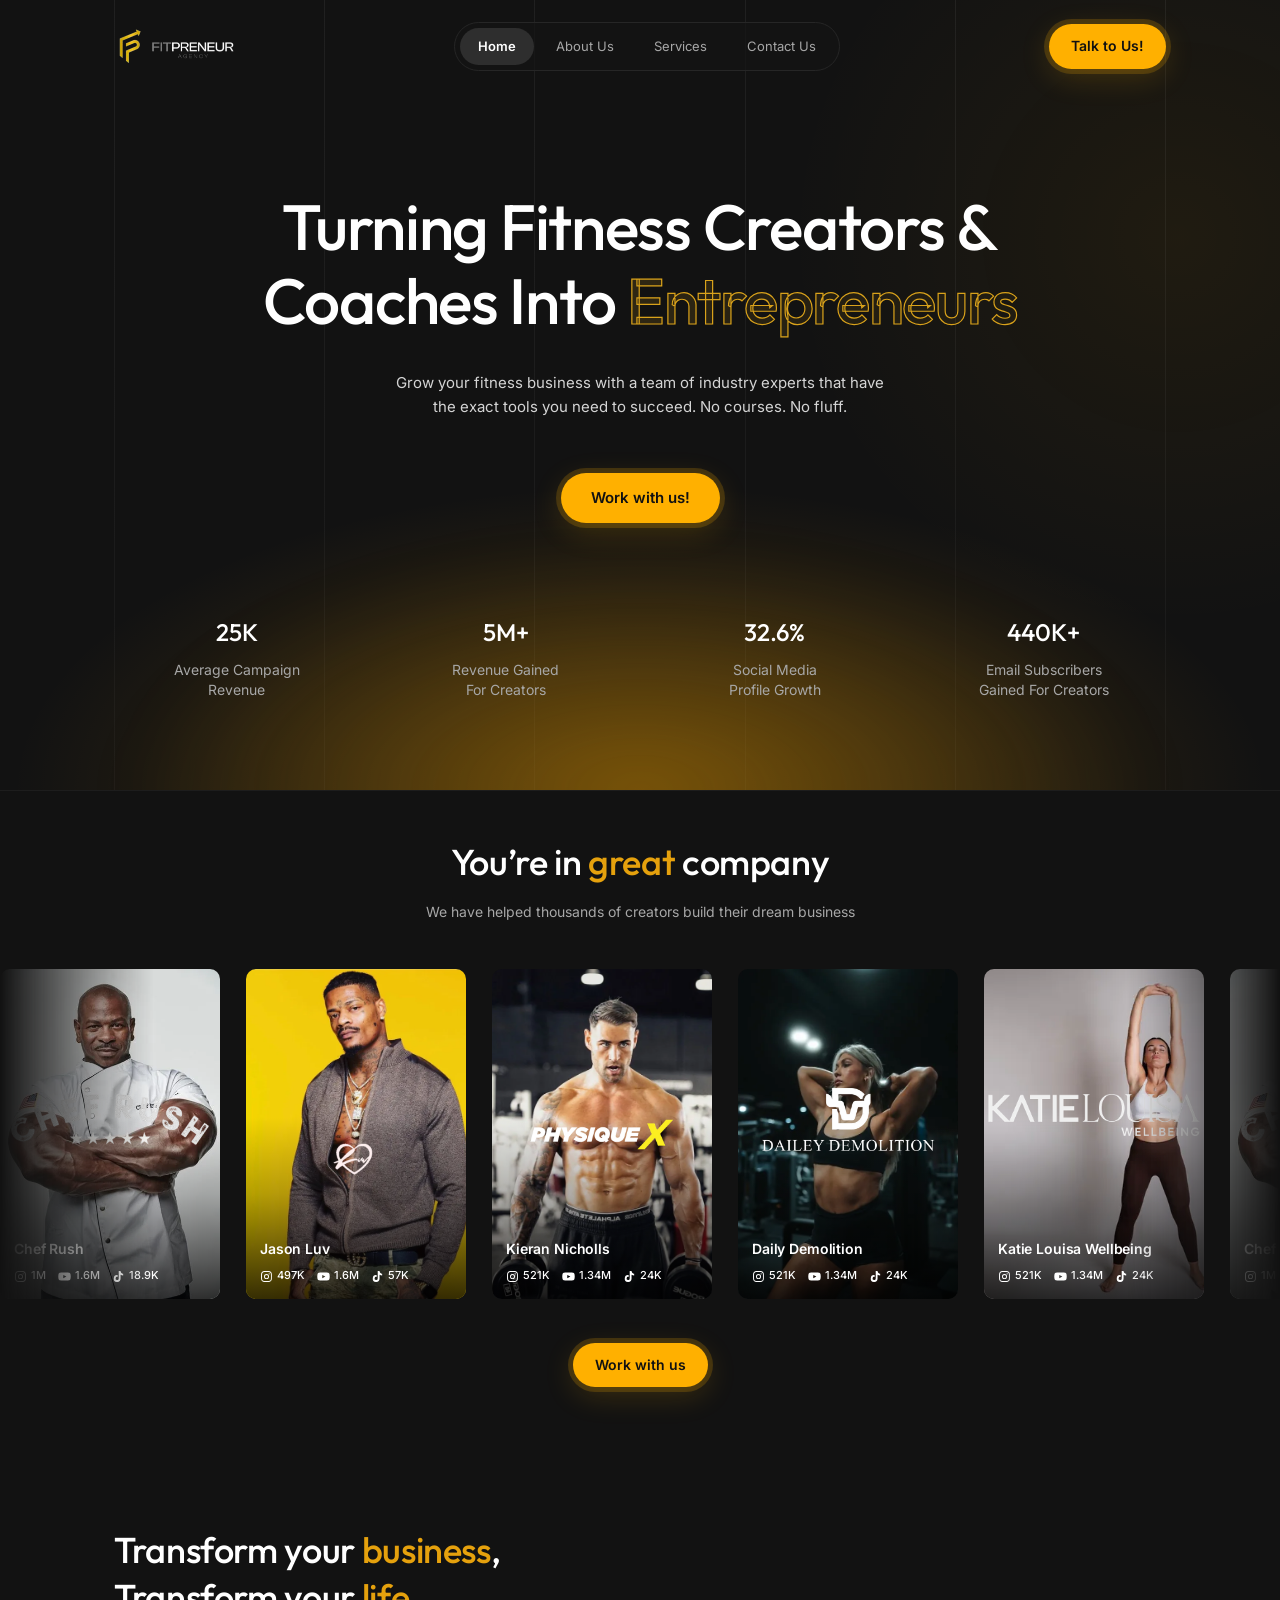
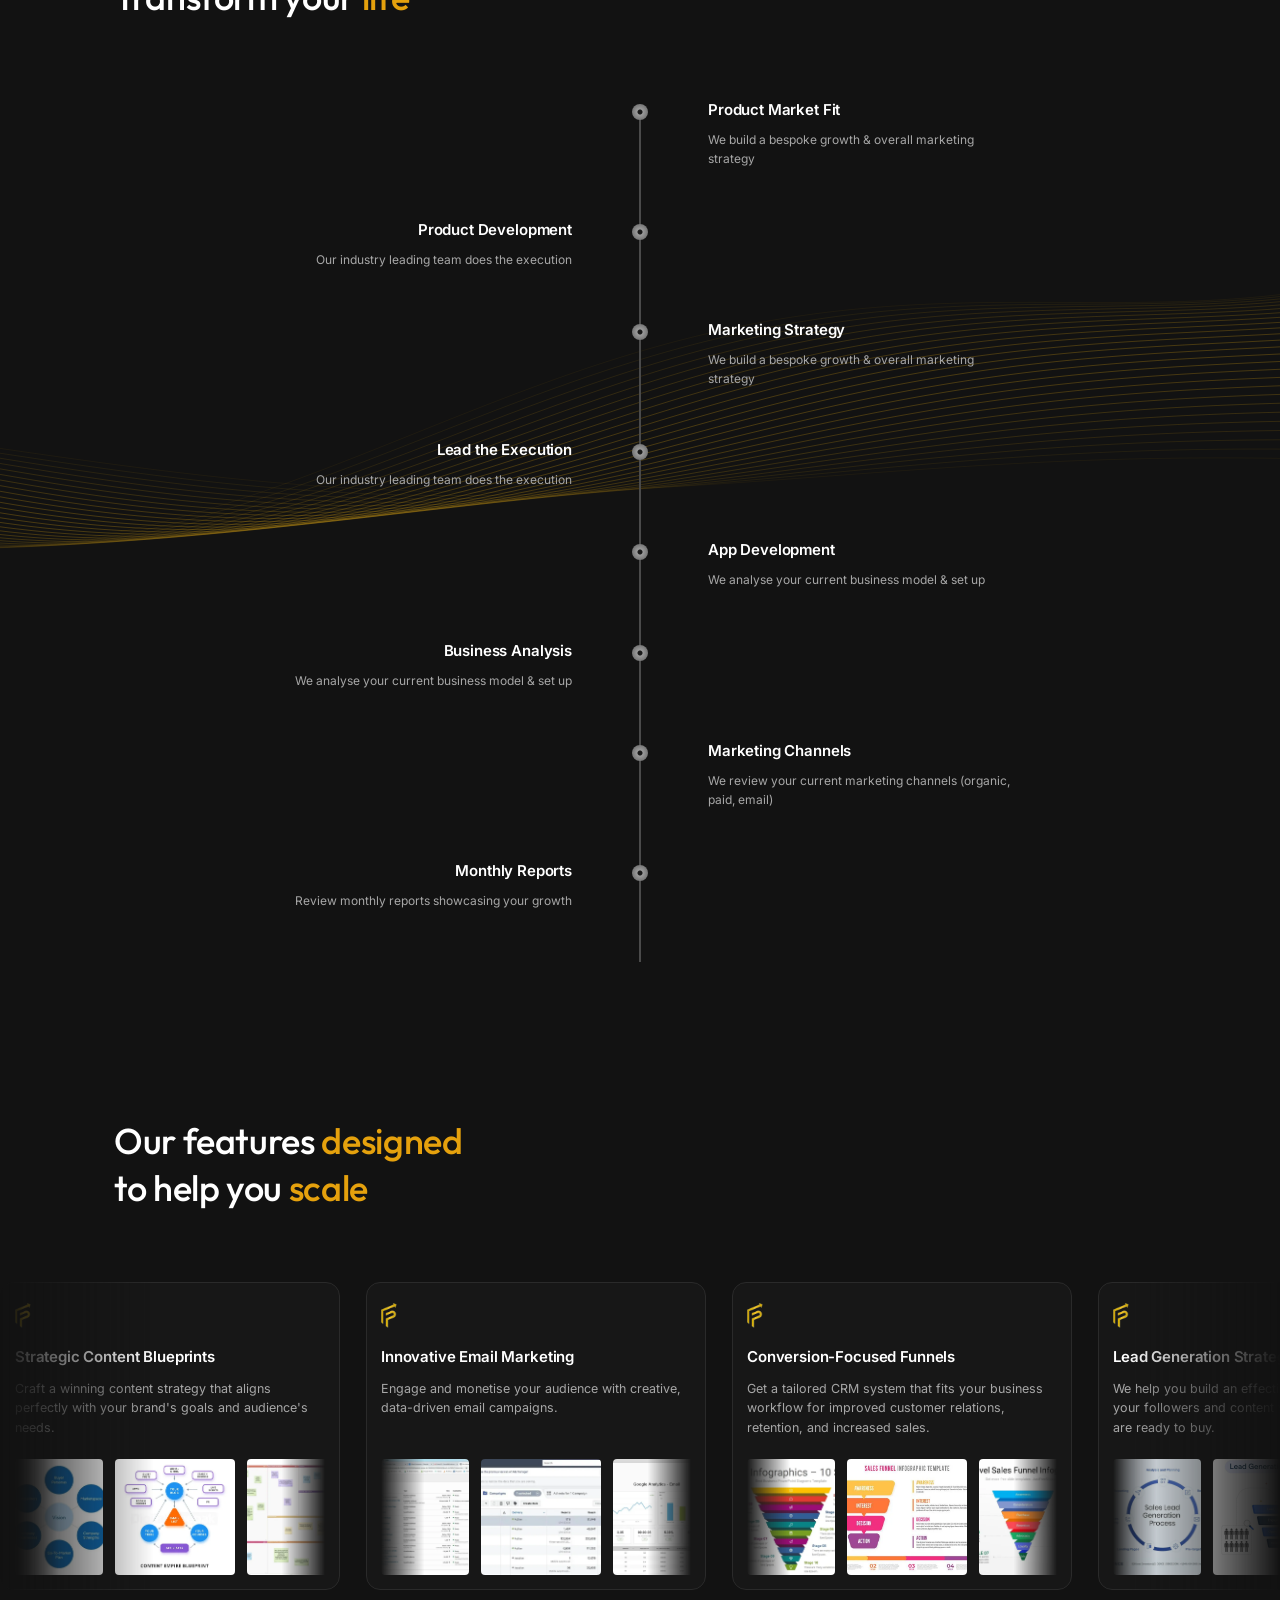
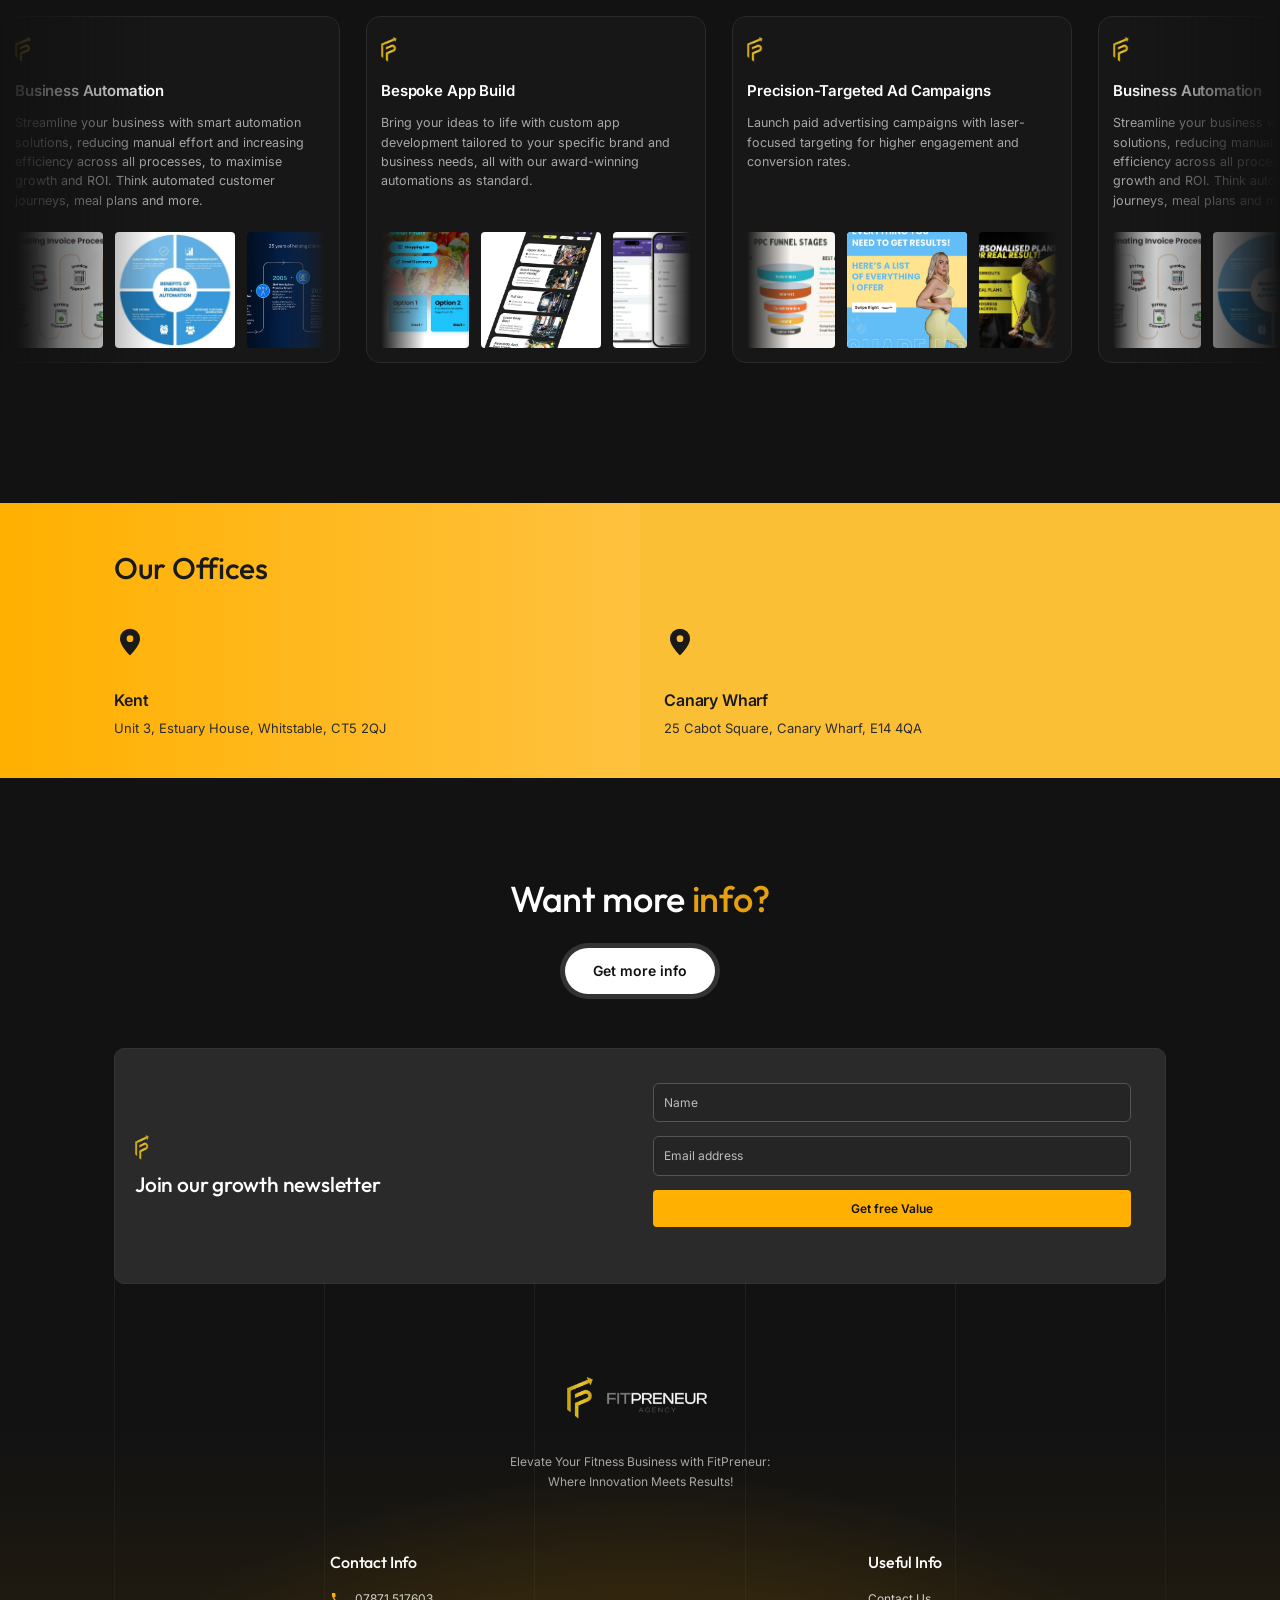
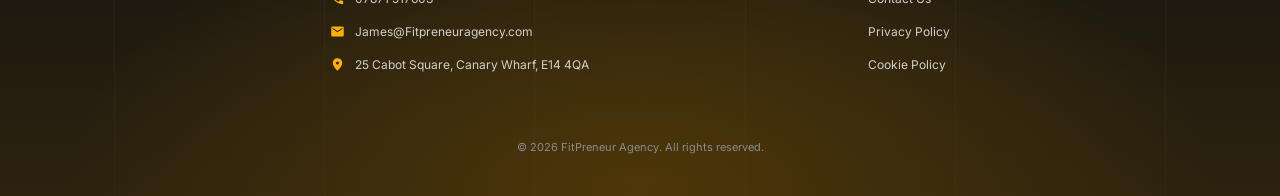
==== index.html @ c1aea89d "Initial FitPreneur Agency website Static site for Cloudflare Pages: homepage rebuilt from the design" ====
<!doctype html>
<html lang="en-GB">
<head>
  <meta charset="utf-8">
  <meta name="viewport" content="width=device-width, initial-scale=1">
  <title>FitPreneur Agency | Turning Fitness Creators &amp; Coaches Into Entrepreneurs</title>
  <meta name="description" content="Grow your fitness business with a team of industry experts that have the exact tools you need to succeed. Email marketing, funnels, lead generation, apps and automation for fitness creators and coaches. No courses. No fluff.">
  <link rel="canonical" href="https://fitpreneuragency.com/">
  <meta name="theme-color" content="#121212">

  <meta property="og:type" content="website">
  <meta property="og:site_name" content="FitPreneur Agency">
  <meta property="og:title" content="FitPreneur Agency | Turning Fitness Creators &amp; Coaches Into Entrepreneurs">
  <meta property="og:description" content="Grow your fitness business with a team of industry experts. No courses. No fluff.">
  <meta property="og:url" content="https://fitpreneuragency.com/">
  <meta property="og:image" content="https://fitpreneuragency.com/assets/img/og-image.png">
  <meta name="twitter:card" content="summary_large_image">

  <link rel="icon" type="image/png" href="/assets/img/favicon.png">
  <link rel="apple-touch-icon" href="/assets/img/apple-touch-icon.png">

  <link rel="preconnect" href="https://fonts.googleapis.com">
  <link rel="preconnect" href="https://fonts.gstatic.com" crossorigin>
  <link href="https://fonts.googleapis.com/css2?family=Inter:wght@400;500;600&family=Outfit:wght@400;500;600&display=swap" rel="stylesheet">
  <link rel="stylesheet" href="/assets/css/styles.css">

  <script type="application/ld+json">
  {
    "@context": "https://schema.org",
    "@type": "Organization",
    "name": "FitPreneur Agency",
    "url": "https://fitpreneuragency.com/",
    "logo": "https://fitpreneuragency.com/assets/img/logo.png",
    "email": "james@fitpreneuragency.com",
    "telephone": "+44 7871 517603",
    "address": [
      {"@type": "PostalAddress", "streetAddress": "25 Cabot Square", "addressLocality": "Canary Wharf, London", "postalCode": "E14 4QA", "addressCountry": "GB"},
      {"@type": "PostalAddress", "streetAddress": "Unit 3, Estuary House", "addressLocality": "Whitstable", "postalCode": "CT5 2QJ", "addressCountry": "GB"}
    ]
  }
  </script>
</head>
<body>
  <a class="skip-link" href="#main">Skip to content</a>

  <!-- HEADER -->
  <header class="site-header" id="top">
    <div class="container header-inner">
      <a class="brand" href="/" aria-label="FitPreneur Agency home">
        <img src="/assets/img/logo.png" alt="FitPreneur Agency" width="130" height="39">
      </a>

      <nav class="nav" id="site-nav" aria-label="Main">
        <ul>
          <li><a href="#top" class="is-active">Home</a></li>
          <li><a href="#about">About Us</a></li>
          <li><a href="#services">Services</a></li>
          <li><a href="#contact">Contact Us</a></li>
        </ul>
        <a class="btn btn-gold nav-cta-mobile" href="mailto:james@fitpreneuragency.com?subject=Let%27s%20talk%20about%20growing%20my%20fitness%20business">Talk to Us!</a>
      </nav>

      <a class="btn btn-gold header-cta" href="mailto:james@fitpreneuragency.com?subject=Let%27s%20talk%20about%20growing%20my%20fitness%20business">Talk to Us!</a>

      <button class="menu-toggle" type="button" aria-expanded="false" aria-controls="site-nav" aria-label="Open menu">
        <span></span><span></span>
      </button>
    </div>
  </header>

  <main id="main">

    <!-- HERO -->
    <section class="hero">
      <div class="grid-lines" aria-hidden="true"><span></span><span></span><span></span><span></span><span></span><span></span></div>
      <div class="hero-glow" aria-hidden="true"></div>

      <div class="container hero-inner">
        <h1 class="hero-title reveal">
          Turning Fitness Creators &amp;<br>
          Coaches Into <span class="outline-text">Entrepreneurs</span>
        </h1>
        <p class="hero-sub reveal">Grow your fitness business with a team of industry experts that have the exact tools you need to succeed. No courses. No fluff.</p>
        <div class="reveal">
          <a class="btn btn-gold btn-lg" href="mailto:james@fitpreneuragency.com?subject=I%27d%20like%20to%20work%20with%20FitPreneur">Work with us!</a>
        </div>

        <dl class="stats">
          <div class="stat reveal">
            <dt class="stat-num" data-count="25" data-suffix="K">25K</dt>
            <dd>Average Campaign<br>Revenue</dd>
          </div>
          <div class="stat reveal">
            <dt class="stat-num" data-count="5" data-suffix="M+">5M+</dt>
            <dd>Revenue Gained<br>For Creators</dd>
          </div>
          <div class="stat reveal">
            <dt class="stat-num" data-count="32.6" data-decimals="1" data-suffix="%">32.6%</dt>
            <dd>Social Media<br>Profile Growth</dd>
          </div>
          <div class="stat reveal">
            <dt class="stat-num" data-count="440" data-suffix="K+">440K+</dt>
            <dd>Email Subscribers<br>Gained For Creators</dd>
          </div>
        </dl>
      </div>
    </section>

    <!-- CREATORS -->
    <section class="creators" aria-labelledby="creators-title">
      <div class="container center">
        <h2 id="creators-title" class="section-title reveal">You’re in <span class="gold">great</span> company</h2>
        <p class="section-sub reveal">We have helped thousands of creators build their dream business</p>
      </div>

      <div class="marquee creators-marquee" data-speed="45">
        <ul class="marquee-track">
          <li class="creator-card">
            <img class="creator-photo" src="/assets/img/creators/chef-rush.webp" alt="Chef Rush" loading="lazy" width="427" height="640">
            <img class="creator-logo logo-chef" src="/assets/img/creators/chef-rush-logo.webp" alt="" loading="lazy">
            <div class="creator-info">
              <h3>Chef Rush</h3>
              <ul class="socials">
                <li><svg aria-label="Instagram followers" viewBox="0 0 24 24"><use href="#i-ig"/></svg>1M</li>
                <li><svg aria-label="YouTube subscribers" viewBox="0 0 24 24"><use href="#i-yt"/></svg>1.6M</li>
                <li><svg aria-label="TikTok followers" viewBox="0 0 24 24"><use href="#i-tt"/></svg>18.9K</li>
              </ul>
            </div>
          </li>
          <li class="creator-card">
            <img class="creator-photo" src="/assets/img/creators/jason-luv.webp" alt="Jason Luv" loading="lazy" width="640" height="799">
            <img class="creator-logo logo-jason" src="/assets/img/creators/jason-luv-logo.webp" alt="" loading="lazy">
            <div class="creator-info">
              <h3>Jason Luv</h3>
              <ul class="socials">
                <li><svg aria-label="Instagram followers" viewBox="0 0 24 24"><use href="#i-ig"/></svg>497K</li>
                <li><svg aria-label="YouTube subscribers" viewBox="0 0 24 24"><use href="#i-yt"/></svg>1.6M</li>
                <li><svg aria-label="TikTok followers" viewBox="0 0 24 24"><use href="#i-tt"/></svg>57K</li>
              </ul>
            </div>
          </li>
          <li class="creator-card">
            <img class="creator-photo" src="/assets/img/creators/kieran-nicholls.webp" alt="Kieran Nicholls" loading="lazy" width="640" height="797">
            <img class="creator-logo logo-kieran" src="/assets/img/creators/kieran-nicholls-logo.webp" alt="" loading="lazy">
            <div class="creator-info">
              <h3>Kieran Nicholls</h3>
              <ul class="socials">
                <li><svg aria-label="Instagram followers" viewBox="0 0 24 24"><use href="#i-ig"/></svg>521K</li>
                <li><svg aria-label="YouTube subscribers" viewBox="0 0 24 24"><use href="#i-yt"/></svg>1.34M</li>
                <li><svg aria-label="TikTok followers" viewBox="0 0 24 24"><use href="#i-tt"/></svg>24K</li>
              </ul>
            </div>
          </li>
          <li class="creator-card">
            <img class="creator-photo" src="/assets/img/creators/daily-demolition.webp" alt="Daily Demolition" loading="lazy" width="520" height="775">
            <img class="creator-logo logo-dd" src="/assets/img/creators/daily-demolition-logo.webp" alt="" loading="lazy">
            <div class="creator-info">
              <h3>Daily Demolition</h3>
              <ul class="socials">
                <li><svg aria-label="Instagram followers" viewBox="0 0 24 24"><use href="#i-ig"/></svg>521K</li>
                <li><svg aria-label="YouTube subscribers" viewBox="0 0 24 24"><use href="#i-yt"/></svg>1.34M</li>
                <li><svg aria-label="TikTok followers" viewBox="0 0 24 24"><use href="#i-tt"/></svg>24K</li>
              </ul>
            </div>
          </li>
          <li class="creator-card">
            <img class="creator-photo photo-katie" src="/assets/img/creators/katie-louisa.webp" alt="Katie Louisa Wellbeing" loading="lazy" width="640" height="454">
            <img class="creator-logo logo-katie" src="/assets/img/creators/katie-louisa-logo.webp" alt="" loading="lazy">
            <div class="creator-info">
              <h3>Katie Louisa Wellbeing</h3>
              <ul class="socials">
                <li><svg aria-label="Instagram followers" viewBox="0 0 24 24"><use href="#i-ig"/></svg>521K</li>
                <li><svg aria-label="YouTube subscribers" viewBox="0 0 24 24"><use href="#i-yt"/></svg>1.34M</li>
                <li><svg aria-label="TikTok followers" viewBox="0 0 24 24"><use href="#i-tt"/></svg>24K</li>
              </ul>
            </div>
          </li>
        </ul>
      </div>

      <div class="center reveal">
        <a class="btn btn-gold" href="mailto:james@fitpreneuragency.com?subject=I%27d%20like%20to%20work%20with%20FitPreneur">Work with us</a>
      </div>
    </section>

    <!-- PROCESS / ABOUT -->
    <section class="process" id="about" aria-labelledby="process-title">
      <canvas class="waves" aria-hidden="true"></canvas>
      <div class="container">
        <h2 id="process-title" class="section-title left reveal">Transform your <span class="gold">business</span>,<br>Transform your <span class="gold">life</span></h2>

        <ol class="timeline">
          <li class="tl-item right"><h3>Product Market Fit</h3><p>We build a bespoke growth &amp; overall marketing strategy</p></li>
          <li class="tl-item left"><h3>Product Development</h3><p>Our industry leading team does the execution</p></li>
          <li class="tl-item right"><h3>Marketing Strategy</h3><p>We build a bespoke growth &amp; overall marketing strategy</p></li>
          <li class="tl-item left"><h3>Lead the Execution</h3><p>Our industry leading team does the execution</p></li>
          <li class="tl-item right"><h3>App Development</h3><p>We analyse your current business model &amp; set up</p></li>
          <li class="tl-item left"><h3>Business Analysis</h3><p>We analyse your current business model &amp; set up</p></li>
          <li class="tl-item right"><h3>Marketing Channels</h3><p>We review your current marketing channels (organic, paid, email)</p></li>
          <li class="tl-item left"><h3>Monthly Reports</h3><p>Review monthly reports showcasing your growth</p></li>
          <li class="tl-line" aria-hidden="true"><span class="tl-fill"></span></li>
        </ol>
      </div>
    </section>

    <!-- FEATURES / SERVICES -->
    <section class="features" id="services" aria-labelledby="features-title">
      <div class="container">
        <h2 id="features-title" class="section-title left reveal">Our features <span class="gold">designed</span><br>to help you <span class="gold">scale</span></h2>
      </div>

      <div class="marquee features-marquee" data-speed="38">
        <ul class="marquee-track">
          <li class="feature-card">
            <img class="f-icon" src="/assets/img/logo-mark.png" alt="" width="18" height="28">
            <h3>Strategic Content Blueprints</h3>
            <p>Craft a winning content strategy that aligns perfectly with your brand's goals and audience's needs.</p>
            <div class="f-media"><img src="/assets/img/features/content-1.webp" alt="" loading="lazy"><img src="/assets/img/features/content-2.webp" alt="Content empire blueprint diagram" loading="lazy"><img src="/assets/img/features/content-3.webp" alt="" loading="lazy"></div>
          </li>
          <li class="feature-card">
            <img class="f-icon" src="/assets/img/logo-mark.png" alt="" width="18" height="28">
            <h3>Innovative Email Marketing</h3>
            <p>Engage and monetise your audience with creative, data-driven email campaigns.</p>
            <div class="f-media"><img src="/assets/img/features/email-1.webp" alt="" loading="lazy"><img src="/assets/img/features/email-2.webp" alt="Email campaign dashboard" loading="lazy"><img src="/assets/img/features/email-3.webp" alt="" loading="lazy"></div>
          </li>
          <li class="feature-card">
            <img class="f-icon" src="/assets/img/logo-mark.png" alt="" width="18" height="28">
            <h3>Conversion-Focused Funnels</h3>
            <p>Get a tailored CRM system that fits your business workflow for improved customer relations, retention, and increased sales.</p>
            <div class="f-media"><img src="/assets/img/features/funnels-1.webp" alt="" loading="lazy"><img src="/assets/img/features/funnels-2.webp" alt="Sales funnel infographic" loading="lazy"><img src="/assets/img/features/funnels-3.webp" alt="" loading="lazy"></div>
          </li>
          <li class="feature-card">
            <img class="f-icon" src="/assets/img/logo-mark.png" alt="" width="18" height="28">
            <h3>Lead Generation Strategy</h3>
            <p>We help you build an effective strategy to convert your followers and content viewers into leads that are ready to buy.</p>
            <div class="f-media"><img src="/assets/img/features/leads-1.webp" alt="" loading="lazy"><img src="/assets/img/features/leads-2.webp" alt="Lead generation process" loading="lazy"><img src="/assets/img/features/leads-3.webp" alt="" loading="lazy"></div>
          </li>
        </ul>
      </div>

      <div class="marquee features-marquee reverse" data-speed="38">
        <ul class="marquee-track">
          <li class="feature-card">
            <img class="f-icon" src="/assets/img/logo-mark.png" alt="" width="18" height="28">
            <h3>Business Automation</h3>
            <p>Streamline your business with smart automation solutions, reducing manual effort and increasing efficiency across all processes, to maximise growth and ROI. Think automated customer journeys, meal plans and more.</p>
            <div class="f-media"><img src="/assets/img/features/automation-1.webp" alt="" loading="lazy"><img src="/assets/img/features/automation-2.webp" alt="Benefits of business automation" loading="lazy"><img src="/assets/img/features/automation-3.webp" alt="" loading="lazy"></div>
          </li>
          <li class="feature-card">
            <img class="f-icon" src="/assets/img/logo-mark.png" alt="" width="18" height="28">
            <h3>Bespoke App Build</h3>
            <p>Bring your ideas to life with custom app development tailored to your specific brand and business needs, all with our award-winning automations as standard.</p>
            <div class="f-media"><img src="/assets/img/features/app-1.webp" alt="Custom fitness app screens" loading="lazy"><img src="/assets/img/features/app-2.webp" alt="" loading="lazy"><img src="/assets/img/features/app-3.webp" alt="" loading="lazy"></div>
          </li>
          <li class="feature-card">
            <img class="f-icon" src="/assets/img/logo-mark.png" alt="" width="18" height="28">
            <h3>Precision-Targeted Ad Campaigns</h3>
            <p>Launch paid advertising campaigns with laser-focused targeting for higher engagement and conversion rates.</p>
            <div class="f-media"><img src="/assets/img/features/ads-1.webp" alt="" loading="lazy"><img src="/assets/img/features/ads-2.webp" alt="Fitness ad creative" loading="lazy"><img src="/assets/img/features/ads-3.webp" alt="" loading="lazy"></div>
          </li>
        </ul>
      </div>
    </section>

    <!-- OFFICES -->
    <section class="offices" aria-labelledby="offices-title">
      <div class="offices-inner">
        <div class="office office-a">
          <h2 id="offices-title">Our Offices</h2>
          <svg class="pin" viewBox="0 0 24 24" aria-hidden="true"><use href="#i-pin"/></svg>
          <h3>Kent</h3>
          <p>Unit 3, Estuary House, Whitstable, CT5 2QJ</p>
        </div>
        <div class="office office-b">
          <svg class="pin" viewBox="0 0 24 24" aria-hidden="true"><use href="#i-pin"/></svg>
          <h3>Canary Wharf</h3>
          <p>25 Cabot Square, Canary Wharf, E14 4QA</p>
        </div>
      </div>
    </section>

    <!-- CTA + NEWSLETTER -->
    <section class="cta" id="contact" aria-labelledby="cta-title">
      <div class="container center">
        <h2 id="cta-title" class="section-title reveal">Want more <span class="gold">info?</span></h2>
        <div class="reveal">
          <a class="btn btn-white" href="mailto:james@fitpreneuragency.com?subject=I%27d%20like%20more%20info">Get more info</a>
        </div>
      </div>

      <div class="container">
        <div class="newsletter reveal" id="newsletter">
          <div class="nl-copy">
            <img src="/assets/img/logo-mark.png" alt="" width="16" height="25">
            <h2>Join our growth newsletter</h2>
          </div>
          <form class="nl-form" action="/api/subscribe" method="post" novalidate>
            <label class="sr-only" for="nl-name">Name</label>
            <input id="nl-name" name="name" type="text" placeholder="Name" autocomplete="name" required>
            <label class="sr-only" for="nl-email">Email address</label>
            <input id="nl-email" name="email" type="email" placeholder="Email address" autocomplete="email" required>
            <div class="hp" aria-hidden="true"><label>Leave this empty <input name="company" type="text" tabindex="-1" autocomplete="off"></label></div>
            <button class="btn-block" type="submit">Get free Value</button>
            <p class="nl-status" role="status" aria-live="polite"></p>
          </form>
        </div>
      </div>
    </section>
  </main>

  <!-- FOOTER -->
  <footer class="site-footer">
    <div class="grid-lines" aria-hidden="true"><span></span><span></span><span></span><span></span><span></span><span></span></div>
    <div class="footer-glow" aria-hidden="true"></div>
    <div class="container footer-inner">
      <div class="footer-brand">
        <img src="/assets/img/logo.png" alt="FitPreneur Agency" width="160" height="48" loading="lazy">
        <p>Elevate Your Fitness Business with FitPreneur:<br>Where Innovation Meets Results!</p>
      </div>
      <div class="footer-cols">
        <div>
          <h2>Contact Info</h2>
          <ul class="contact-list">
            <li><svg viewBox="0 0 24 24" aria-hidden="true"><use href="#i-phone"/></svg><a href="tel:+447871517603">07871 517603</a></li>
            <li><svg viewBox="0 0 24 24" aria-hidden="true"><use href="#i-mail"/></svg><a href="mailto:james@fitpreneuragency.com">James@Fitpreneuragency.com</a></li>
            <li><svg viewBox="0 0 24 24" aria-hidden="true"><use href="#i-pin"/></svg><span>25 Cabot Square, Canary Wharf, E14 4QA</span></li>
          </ul>
        </div>
        <div>
          <h2>Useful Info</h2>
          <ul class="link-list">
            <li><a href="#contact">Contact Us</a></li>
            <li><a href="/privacy">Privacy Policy</a></li>
            <li><a href="/cookies">Cookie Policy</a></li>
          </ul>
        </div>
      </div>
      <p class="copyright">© <span id="year">2026</span> FitPreneur Agency. All rights reserved.</p>
    </div>
  </footer>

  <!-- ICON SPRITE -->
  <svg width="0" height="0" style="position:absolute" aria-hidden="true">
    <symbol id="i-ig" viewBox="0 0 24 24"><path fill="currentColor" d="M12 7.3a4.7 4.7 0 1 0 0 9.4 4.7 4.7 0 0 0 0-9.4Zm0 7.7a3 3 0 1 1 0-6 3 3 0 0 1 0 6Zm6-7.9a1.1 1.1 0 1 1-2.2 0 1.1 1.1 0 0 1 2.2 0ZM21.9 8c0-1.6-.5-3-1.6-4.2A5.9 5.9 0 0 0 16.1 2C14.5 2 9.5 2 7.9 2 6.3 2.1 4.9 2.6 3.7 3.7A5.9 5.9 0 0 0 2 8c-.1 1.6-.1 6.5 0 8.1.1 1.6.5 3 1.7 4.2A5.9 5.9 0 0 0 7.9 22c1.6.1 6.5.1 8.1 0 1.6 0 3-.5 4.2-1.7a5.9 5.9 0 0 0 1.7-4.2c.1-1.6.1-6.5 0-8.1Zm-2.1 9.8a3.3 3.3 0 0 1-1.9 1.9c-1.3.5-4.4.4-5.9.4s-4.6.1-5.9-.4a3.3 3.3 0 0 1-1.9-1.9c-.5-1.3-.4-4.4-.4-5.9s-.1-4.6.4-5.9a3.3 3.3 0 0 1 1.9-1.8C7.4 3.7 10.5 3.8 12 3.8s4.6-.1 5.9.4a3.3 3.3 0 0 1 1.9 1.9c.5 1.3.4 4.4.4 5.9s.1 4.6-.4 5.9Z"/></symbol>
    <symbol id="i-yt" viewBox="0 0 24 24"><path fill="currentColor" d="M23 7.2a3 3 0 0 0-2.1-2.1C19 4.6 12 4.6 12 4.6s-7 0-8.9.5A3 3 0 0 0 1 7.2 31 31 0 0 0 .5 12a31 31 0 0 0 .5 4.8 3 3 0 0 0 2.1 2.1c1.9.5 8.9.5 8.9.5s7 0 8.9-.5a3 3 0 0 0 2.1-2.1 31 31 0 0 0 .5-4.8 31 31 0 0 0-.5-4.8ZM9.7 15V9l5.8 3-5.8 3Z"/></symbol>
    <symbol id="i-tt" viewBox="0 0 24 24"><path fill="currentColor" d="M19.6 6.7a4.8 4.8 0 0 1-3.8-4.2V2h-3.4v13.7a2.9 2.9 0 1 1-2-2.8V9.4a6.3 6.3 0 1 0 5.4 6.3V8.8a8.2 8.2 0 0 0 4.8 1.5V6.9l-1-.2Z"/></symbol>
    <symbol id="i-pin" viewBox="0 0 24 24"><path fill="currentColor" d="M12 2a7.5 7.5 0 0 0-7.5 7.5C4.5 15 12 22 12 22s7.5-7 7.5-12.5A7.5 7.5 0 0 0 12 2Zm0 10a2.5 2.5 0 1 1 0-5 2.5 2.5 0 0 1 0 5Z"/></symbol>
    <symbol id="i-phone" viewBox="0 0 24 24"><path fill="currentColor" d="M20 15.5c-1.2 0-2.4-.2-3.6-.6a1 1 0 0 0-1 .3l-2.2 2.2a15 15 0 0 1-6.6-6.6l2.2-2.2c.3-.3.4-.7.3-1A11.4 11.4 0 0 1 8.5 4a1 1 0 0 0-1-1H4a1 1 0 0 0-1 1 17 17 0 0 0 17 17 1 1 0 0 0 1-1v-3.5a1 1 0 0 0-1-1Z"/></symbol>
    <symbol id="i-mail" viewBox="0 0 24 24"><path fill="currentColor" d="M20 4H4a2 2 0 0 0-2 2v12a2 2 0 0 0 2 2h16a2 2 0 0 0 2-2V6a2 2 0 0 0-2-2Zm0 4-8 5-8-5V6l8 5 8-5v2Z"/></symbol>
  </svg>

  <script src="/assets/js/main.js" defer></script>
</body>
</html>
---- assets/css/styles.css ----
/* FitPreneur Agency - main stylesheet */

:root {
  --bg: #121212;
  --bg-2: #161616;
  --card: #171717;
  --card-border: #2a2a2a;
  --line: rgba(255, 255, 255, 0.06);
  --text: #ffffff;
  --muted: #a7a7a7;
  --muted-2: #8a8a8a;
  --gold: #ffb000;
  --gold-2: #f2a900;
  --gold-soft: #d9a21b;
  --gold-text: #e5a10d;
  --radius: 14px;
  --container: 1100px;
  --font-head: "Outfit", "Inter", system-ui, sans-serif;
  --font-body: "Inter", system-ui, -apple-system, "Segoe UI", sans-serif;
  color-scheme: dark;
}

*, *::before, *::after { box-sizing: border-box; }
html { scroll-behavior: smooth; -webkit-text-size-adjust: 100%; }
body {
  margin: 0;
  background: var(--bg);
  color: var(--text);
  font-family: var(--font-body);
  font-size: 16px;
  line-height: 1.6;
  -webkit-font-smoothing: antialiased;
  overflow-x: hidden;
}
img { max-width: 100%; display: block; }
a { color: inherit; text-decoration: none; }
h1, h2, h3 { font-family: var(--font-head); font-weight: 500; margin: 0; line-height: 1.15; letter-spacing: -0.01em; }
p { margin: 0; }
ul, ol { list-style: none; margin: 0; padding: 0; }

.container { width: 100%; max-width: var(--container); margin: 0 auto; padding: 0 24px; }
.center { text-align: center; }
.gold { color: var(--gold-text); }
.sr-only { position: absolute; width: 1px; height: 1px; padding: 0; margin: -1px; overflow: hidden; clip: rect(0 0 0 0); white-space: nowrap; border: 0; }
.skip-link { position: absolute; left: 16px; top: -60px; z-index: 100; background: var(--gold); color: #111; padding: 10px 16px; border-radius: 8px; font-weight: 600; }
.skip-link:focus { top: 16px; }
:focus-visible { outline: 2px solid var(--gold); outline-offset: 3px; }

/* Buttons */
.btn {
  display: inline-flex; align-items: center; justify-content: center;
  font-family: var(--font-body); font-weight: 600; font-size: 14px;
  padding: 11px 22px; border-radius: 999px; border: 0; cursor: pointer;
  transition: transform .2s ease, box-shadow .2s ease, background .2s ease;
  white-space: nowrap;
}
.btn-gold {
  background: var(--gold); color: #111;
  box-shadow: 0 0 0 5px rgba(255, 176, 0, 0.18), 0 8px 30px rgba(255, 176, 0, 0.18);
}
.btn-gold:hover { transform: translateY(-1px); box-shadow: 0 0 0 6px rgba(255, 176, 0, 0.28), 0 10px 36px rgba(255, 176, 0, 0.3); }
.btn-white {
  background: #fff; color: #111; padding: 12px 28px;
  box-shadow: 0 0 0 5px rgba(255, 255, 255, 0.14);
}
.btn-white:hover { transform: translateY(-1px); box-shadow: 0 0 0 6px rgba(255, 255, 255, 0.22); }
.btn-lg { padding: 13px 30px; font-size: 15px; }

/* Header */
.site-header {
  position: fixed; inset: 0 0 auto 0; z-index: 50;
  padding: 22px 0;
  transition: background .3s ease, padding .3s ease, border-color .3s ease;
  border-bottom: 1px solid transparent;
}
.site-header.is-scrolled {
  background: rgba(18, 18, 18, 0.82);
  backdrop-filter: blur(14px); -webkit-backdrop-filter: blur(14px);
  padding: 12px 0; border-bottom-color: var(--line);
}
.header-inner { display: flex; align-items: center; justify-content: space-between; gap: 24px; }
.brand img { width: 130px; height: auto; }
.nav ul {
  display: flex; gap: 4px; padding: 5px;
  background: rgba(20, 20, 20, 0.7); border: 1px solid #262626; border-radius: 999px;
}
.nav a {
  display: block; padding: 8px 18px; border-radius: 999px;
  font-size: 13px; color: var(--muted); transition: color .2s, background .2s;
}
.nav a:hover { color: #fff; }
.nav a.is-active { background: #2e2e2e; color: #fff; font-weight: 600; }
.nav .nav-cta-mobile, .menu-toggle { display: none; }

/* Grid lines + glow */
.grid-lines {
  position: absolute; inset: 0; pointer-events: none;
  max-width: var(--container); margin: 0 auto; padding: 0 24px;
  display: flex; justify-content: space-between;
}
.grid-lines span { width: 1px; background: linear-gradient(to bottom, var(--line), rgba(255,255,255,0.03)); }

/* Hero */
.hero {
  position: relative; overflow: hidden;
  padding: 190px 0 90px;
  background:
    radial-gradient(ellipse 70% 55% at 50% 100%, rgba(255, 166, 0, 0.22), transparent 70%),
    radial-gradient(circle at 92% 30%, rgba(255, 176, 0, 0.06), transparent 30%),
    var(--bg);
  border-bottom: 1px solid #1d1d1d;
}
.hero-glow {
  position: absolute; left: 50%; bottom: -260px; transform: translateX(-50%);
  width: 1100px; height: 520px; border-radius: 50%;
  background: radial-gradient(ellipse at center, rgba(222, 150, 0, 0.35), transparent 65%);
  filter: blur(30px); pointer-events: none;
}
.hero-inner { position: relative; text-align: center; }
.hero-title { font-size: clamp(38px, 6.2vw, 64px); font-weight: 500; letter-spacing: -0.02em; }
.outline-text {
  color: transparent;
  -webkit-text-stroke: 1.2px var(--gold-soft);
  background: linear-gradient(90deg, rgba(217,162,27,0.15), rgba(217,162,27,0.04));
  -webkit-background-clip: text; background-clip: text;
}
.hero-sub { max-width: 500px; margin: 34px auto 54px; color: #d4d4d4; font-size: 15px; line-height: 1.6; }

.stats {
  margin: 90px 0 0; display: grid; grid-template-columns: repeat(4, 1fr); gap: 24px;
}
.stat-num { font-family: var(--font-head); font-size: 24px; font-weight: 500; }
.stat dd { margin: 8px 0 0; color: var(--muted); font-size: 14px; line-height: 1.45; }

/* Sections */
.section-title { font-size: clamp(30px, 4vw, 36px); }
.section-title.left { text-align: left; line-height: 1.3; }
.section-sub { color: var(--muted); font-size: 14px; margin-top: 18px; }

/* Creators */
.creators { padding: 50px 0 70px; position: relative; }
.creators-marquee { margin: 46px 0 44px; }
.creator-card {
  position: relative; flex: 0 0 auto; width: 220px; height: 330px;
  border-radius: 10px; overflow: hidden; background: #222;
}
.creator-photo { width: 100%; height: 100%; object-fit: cover; transition: transform .6s ease; }
.photo-katie { object-position: 72% center; }
.creator-card:hover .creator-photo { transform: scale(1.04); }
.creator-card::after {
  content: ""; position: absolute; inset: 0;
  background: linear-gradient(to top, rgba(0,0,0,0.78) 0%, rgba(0,0,0,0.25) 32%, transparent 55%);
}
.creator-logo { position: absolute; z-index: 1; left: 50%; transform: translateX(-50%); top: 42%; width: 82%; height: auto; pointer-events: none; }
.logo-chef { top: 38%; width: 90%; }
.logo-jason { width: 44%; top: 37%; }
.logo-kieran { width: 86%; top: 43%; }
.logo-dd { width: 78%; top: 36%; }
.logo-katie { width: 96%; top: 38%; }
.creator-info { position: absolute; z-index: 2; left: 14px; right: 10px; bottom: 14px; }
.creator-info h3 { font-family: var(--font-body); font-size: 14px; font-weight: 600; }
.socials { display: flex; gap: 12px; margin-top: 10px; font-size: 11px; font-weight: 500; }
.socials li { display: inline-flex; align-items: center; gap: 4px; }
.socials svg { width: 13px; height: 13px; }

/* Marquee */
.marquee {
  overflow: hidden; position: relative;
  -webkit-mask-image: linear-gradient(to right, transparent 0, #000 12%, #000 88%, transparent 100%);
  mask-image: linear-gradient(to right, transparent 0, #000 12%, #000 88%, transparent 100%);
}
.marquee-track {
  display: flex; gap: 26px; width: max-content;
  animation: marquee var(--duration, 40s) linear infinite;
}
.marquee.reverse .marquee-track { animation-direction: reverse; }
.marquee:hover .marquee-track, .marquee:focus-within .marquee-track { animation-play-state: paused; }
@keyframes marquee { from { transform: translateX(0); } to { transform: translateX(calc(-50% - 13px)); } }

/* Process timeline */
.process { position: relative; padding: 70px 0 110px; overflow: hidden; }
.waves { position: absolute; left: 0; top: 34%; width: 100%; height: 420px; pointer-events: none; opacity: .9; }
.process .section-title { margin-bottom: 80px; }
.timeline { position: relative; max-width: 760px; margin: 0 auto; }
.tl-line {
  position: absolute; left: 50%; top: 6px; bottom: 6px; width: 2px; transform: translateX(-50%);
  background: #4a4a4a;
}
.tl-fill {
  position: absolute; inset: 0 0 auto 0; height: 0; background: var(--gold);
  box-shadow: 0 0 12px rgba(255, 176, 0, .5); transition: height .15s linear;
}
.tl-item { position: relative; width: 50%; padding-bottom: 58px; z-index: 1; }
.tl-item.left { padding-right: 68px; text-align: right; }
.tl-item.right { margin-left: 50%; padding-left: 68px; }
.tl-item + .tl-item { margin-top: -6px; }
.tl-item h3 { font-family: var(--font-body); font-size: 15px; font-weight: 600; transition: color .3s; }
.tl-item p { font-size: 12px; color: var(--muted); margin-top: 12px; transition: color .3s; }
.tl-item::before {
  content: ""; position: absolute; top: 3px; width: 16px; height: 16px; border-radius: 50%;
  background: radial-gradient(circle, #1a1a1a 0 2px, #9a9a9a 3px, #5d5d5d 100%);
  transition: background .3s, box-shadow .3s; z-index: 2;
}
.tl-item.left::before { right: -8px; }
.tl-item.right::before { left: -8px; }
.tl-item.is-passed::before { background: radial-gradient(circle, #3b2a00 0 2px, var(--gold) 3px, #c88a00 100%); }
.tl-item.is-current::before {
  background: radial-gradient(circle, #fff 0 3px, var(--gold) 4px, #c88a00 100%);
  box-shadow: 0 0 0 4px rgba(255,176,0,.25), 0 0 18px rgba(255,176,0,.7);
}
.tl-item.is-current h3 { color: var(--gold); }
.tl-item.is-current p { color: #fff; }

/* Features */
.features { padding: 40px 0 100px; }
.features .section-title { margin-bottom: 70px; }
.features-marquee + .features-marquee { margin-top: 26px; }
.feature-card {
  flex: 0 0 auto; width: 340px; padding: 20px 14px 14px;
  background: var(--card); border: 1px solid var(--card-border); border-radius: var(--radius);
  display: flex; flex-direction: column;
}
.f-icon { width: 16px; height: auto; margin-bottom: 18px; }
.feature-card h3 { font-family: var(--font-body); font-size: 15px; font-weight: 600; line-height: 1.4; }
.feature-card p { color: var(--muted); font-size: 12.5px; line-height: 1.55; margin-top: 12px; flex: 1; }
.f-media {
  display: flex; gap: 12px; margin-top: 22px; height: 116px; overflow: hidden;
  -webkit-mask-image: linear-gradient(to right, transparent 0, #000 14%, #000 86%, transparent 100%);
  mask-image: linear-gradient(to right, transparent 0, #000 14%, #000 86%, transparent 100%);
}
.f-media img {
  flex: 0 0 auto; height: 100%; width: 88px; object-fit: cover; border-radius: 4px; background: #fff;
}
.f-media img:nth-child(2) { width: 120px; }

/* Offices */
.offices { background: var(--bg); padding-top: 40px; }
.offices-inner { display: grid; grid-template-columns: 1fr 1fr; color: #1a1a1a; }
.office { padding: 48px 24px 40px; }
.office-a { background: linear-gradient(90deg, #ffb000, #ffc23f); padding-left: max(24px, calc((100vw - var(--container)) / 2 + 24px)); }
.office-b { background: #fbbf35; }
.office-b::before { content: "Our Offices"; display: block; visibility: hidden; font-family: var(--font-head); font-size: 30px; line-height: 1.15; margin-bottom: 36px; }
.offices h2 { font-size: 30px; margin-bottom: 36px; }
.pin { width: 32px; height: 40px; }
.office h3 { font-family: var(--font-body); font-weight: 600; font-size: 16px; margin-top: 22px; }
.office p { font-size: 13px; margin-top: 8px; color: #2b2b2b; }

/* CTA + newsletter */
.cta { padding: 100px 0 0; position: relative; z-index: 1; }
.cta .section-title { margin-bottom: 28px; }
.newsletter {
  margin-top: 54px; background: #2a2a2a; border: 1px solid #333; border-radius: 10px;
  display: grid; grid-template-columns: 1fr 1fr; gap: 40px; align-items: center;
  padding: 34px 34px 34px 20px;
}
.nl-copy img { width: 14px; margin-bottom: 12px; }
.nl-copy h2 { font-size: 21px; }
.nl-form { display: grid; gap: 14px; }
.nl-form input {
  width: 100%; background: #252525; color: #fff; font: inherit; font-size: 12px;
  border: 1px solid #555; border-radius: 6px; padding: 9px 10px;
}
.nl-form input::placeholder { color: #bdbdbd; }
.nl-form input:focus { outline: none; border-color: var(--gold); }
.btn-block {
  width: 100%; background: var(--gold); color: #111; font: inherit; font-weight: 600; font-size: 12px;
  border: 0; border-radius: 4px; padding: 9px; cursor: pointer; transition: background .2s;
}
.btn-block:hover { background: #ffc12e; }
.btn-block:disabled { opacity: .6; cursor: wait; }
.hp { position: absolute; left: -9999px; }
.nl-status { font-size: 12px; min-height: 1em; margin-top: -4px; }
.nl-status.ok { color: #7ee2a8; }
.nl-status.err { color: #ff8a80; }

/* Footer */
.site-footer {
  position: relative; overflow: hidden; margin-top: -100px; padding: 190px 0 40px;
  background: radial-gradient(ellipse 60% 70% at 50% 100%, rgba(140, 95, 0, 0.55), transparent 75%), var(--bg);
}
.footer-glow { position: absolute; inset: auto 0 0 0; height: 60%; background: linear-gradient(to top, rgba(70, 50, 10, .5), transparent); pointer-events: none; }
.footer-inner { position: relative; }
.footer-brand { text-align: center; }
.footer-brand img { width: 160px; margin: 0 auto; }
.footer-brand p { color: var(--muted); font-size: 12px; margin-top: 30px; line-height: 1.7; }
.footer-cols {
  display: flex; justify-content: space-between; gap: 40px;
  max-width: 620px; margin: 60px auto 0;
}
.footer-cols h2 { font-size: 16px; margin-bottom: 18px; }
.contact-list li, .link-list li { font-size: 12px; color: #cfcfcf; margin-bottom: 14px; }
.contact-list li { display: flex; align-items: center; gap: 10px; }
.contact-list svg { width: 15px; height: 15px; color: var(--gold); flex: 0 0 auto; }
.contact-list a:hover, .link-list a:hover { color: var(--gold); }
.copyright { text-align: center; color: var(--muted-2); font-size: 11px; margin-top: 50px; }

/* Reveal on scroll */
.reveal { opacity: 0; transform: translateY(18px); transition: opacity .8s ease, transform .8s ease; }
.reveal.is-visible { opacity: 1; transform: none; }
.no-js .reveal { opacity: 1; transform: none; }

/* Responsive */
@media (max-width: 900px) {
  .nav {
    position: fixed; inset: 0; z-index: -1; display: flex; flex-direction: column; align-items: center; justify-content: center; gap: 28px;
    background: rgba(14,14,14,.97); opacity: 0; visibility: hidden; transition: opacity .25s, visibility .25s;
  }
  .nav.is-open { opacity: 1; visibility: visible; }
  .site-header.menu-open { backdrop-filter: none; -webkit-backdrop-filter: none; background: transparent; border-bottom-color: transparent; }
  .nav ul { flex-direction: column; align-items: center; background: none; border: 0; gap: 8px; }
  .nav a { font-size: 20px; padding: 10px 24px; }
  .nav .nav-cta-mobile { display: inline-flex; color: #111; font-size: 15px; font-weight: 600; padding: 12px 28px; }
  .header-cta { display: none; }
  .menu-toggle {
    display: inline-flex; flex-direction: column; justify-content: center; gap: 6px;
    width: 44px; height: 44px; padding: 0 10px; background: #1f1f1f; border: 1px solid #2c2c2c; border-radius: 12px; cursor: pointer;
  }
  .menu-toggle span { display: block; height: 2px; background: #fff; border-radius: 2px; transition: transform .25s; }
  .menu-toggle[aria-expanded="true"] span:first-child { transform: translateY(4px) rotate(45deg); }
  .menu-toggle[aria-expanded="true"] span:last-child { transform: translateY(-4px) rotate(-45deg); }

  .stats { grid-template-columns: repeat(2, 1fr); row-gap: 40px; }
  .newsletter { grid-template-columns: 1fr; gap: 24px; padding: 28px 22px; }
  .offices-inner { grid-template-columns: 1fr; }
  .office-a { padding-left: 24px; }
  .office-b { padding-top: 12px; background: linear-gradient(90deg, #ffb000, #ffc23f); }
  .office-b::before { display: none; }
}

@media (max-width: 640px) {
  .container { padding: 0 16px; }
  .hero { padding: 140px 0 70px; }
  .hero-title br { display: none; }
  .hero-sub { margin: 26px auto 40px; }
  .stats { margin-top: 64px; }
  .grid-lines span:nth-child(2), .grid-lines span:nth-child(5) { display: none; }
  .creator-card { width: 190px; height: 290px; }
  .feature-card { width: 290px; }
  .marquee { -webkit-mask-image: linear-gradient(to right, transparent 0, #000 5%, #000 95%, transparent 100%); mask-image: linear-gradient(to right, transparent 0, #000 5%, #000 95%, transparent 100%); }

  .process .section-title { margin-bottom: 56px; }
  .tl-line { left: 8px; transform: none; }
  .tl-item, .tl-item.left, .tl-item.right { width: 100%; margin-left: 0; padding: 0 0 44px 40px; text-align: left; }
  .tl-item.left::before, .tl-item.right::before { left: 1px; right: auto; }

  .footer-cols { flex-direction: column; gap: 30px; }
  .site-footer { padding-top: 160px; }
}

@media (prefers-reduced-motion: reduce) {
  html { scroll-behavior: auto; }
  .marquee-track { animation: none; }
  .marquee { overflow-x: auto; -webkit-mask-image: none; mask-image: none; padding: 0 24px; }
  .reveal { opacity: 1; transform: none; transition: none; }
}
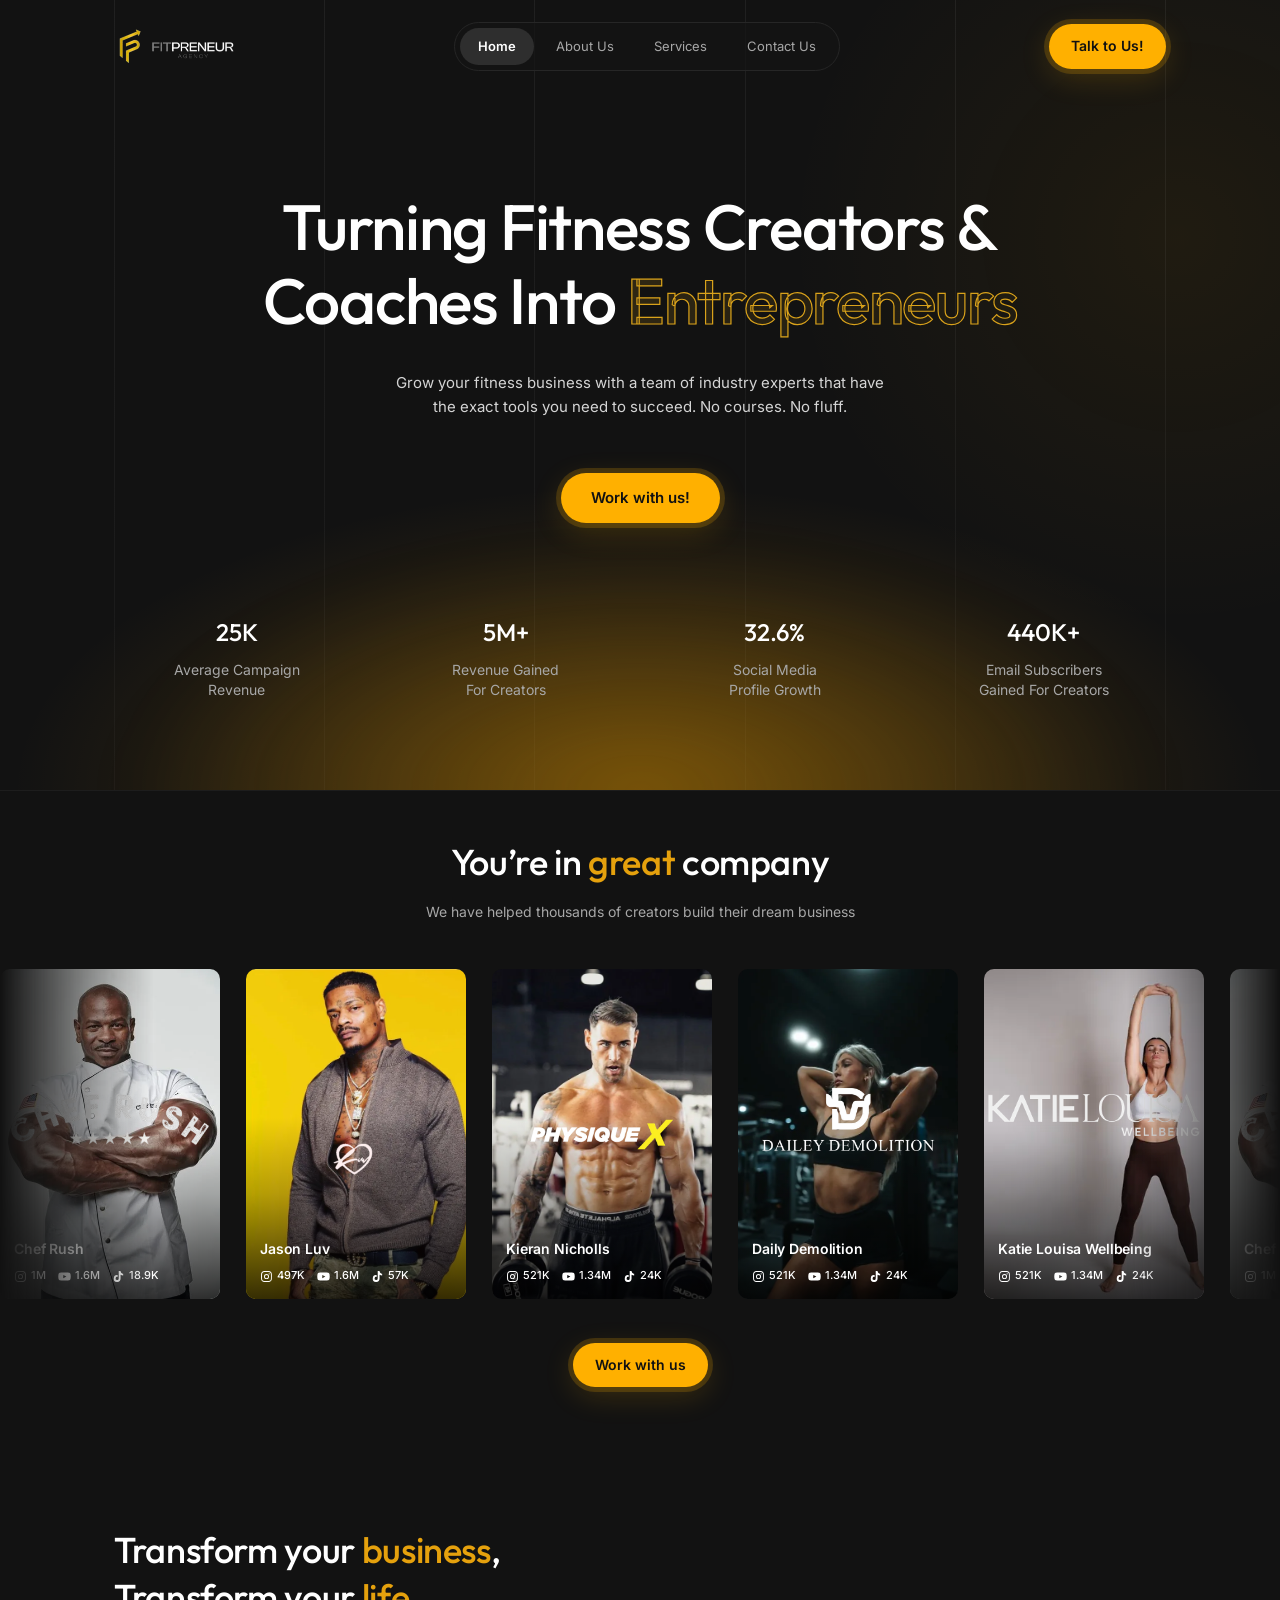
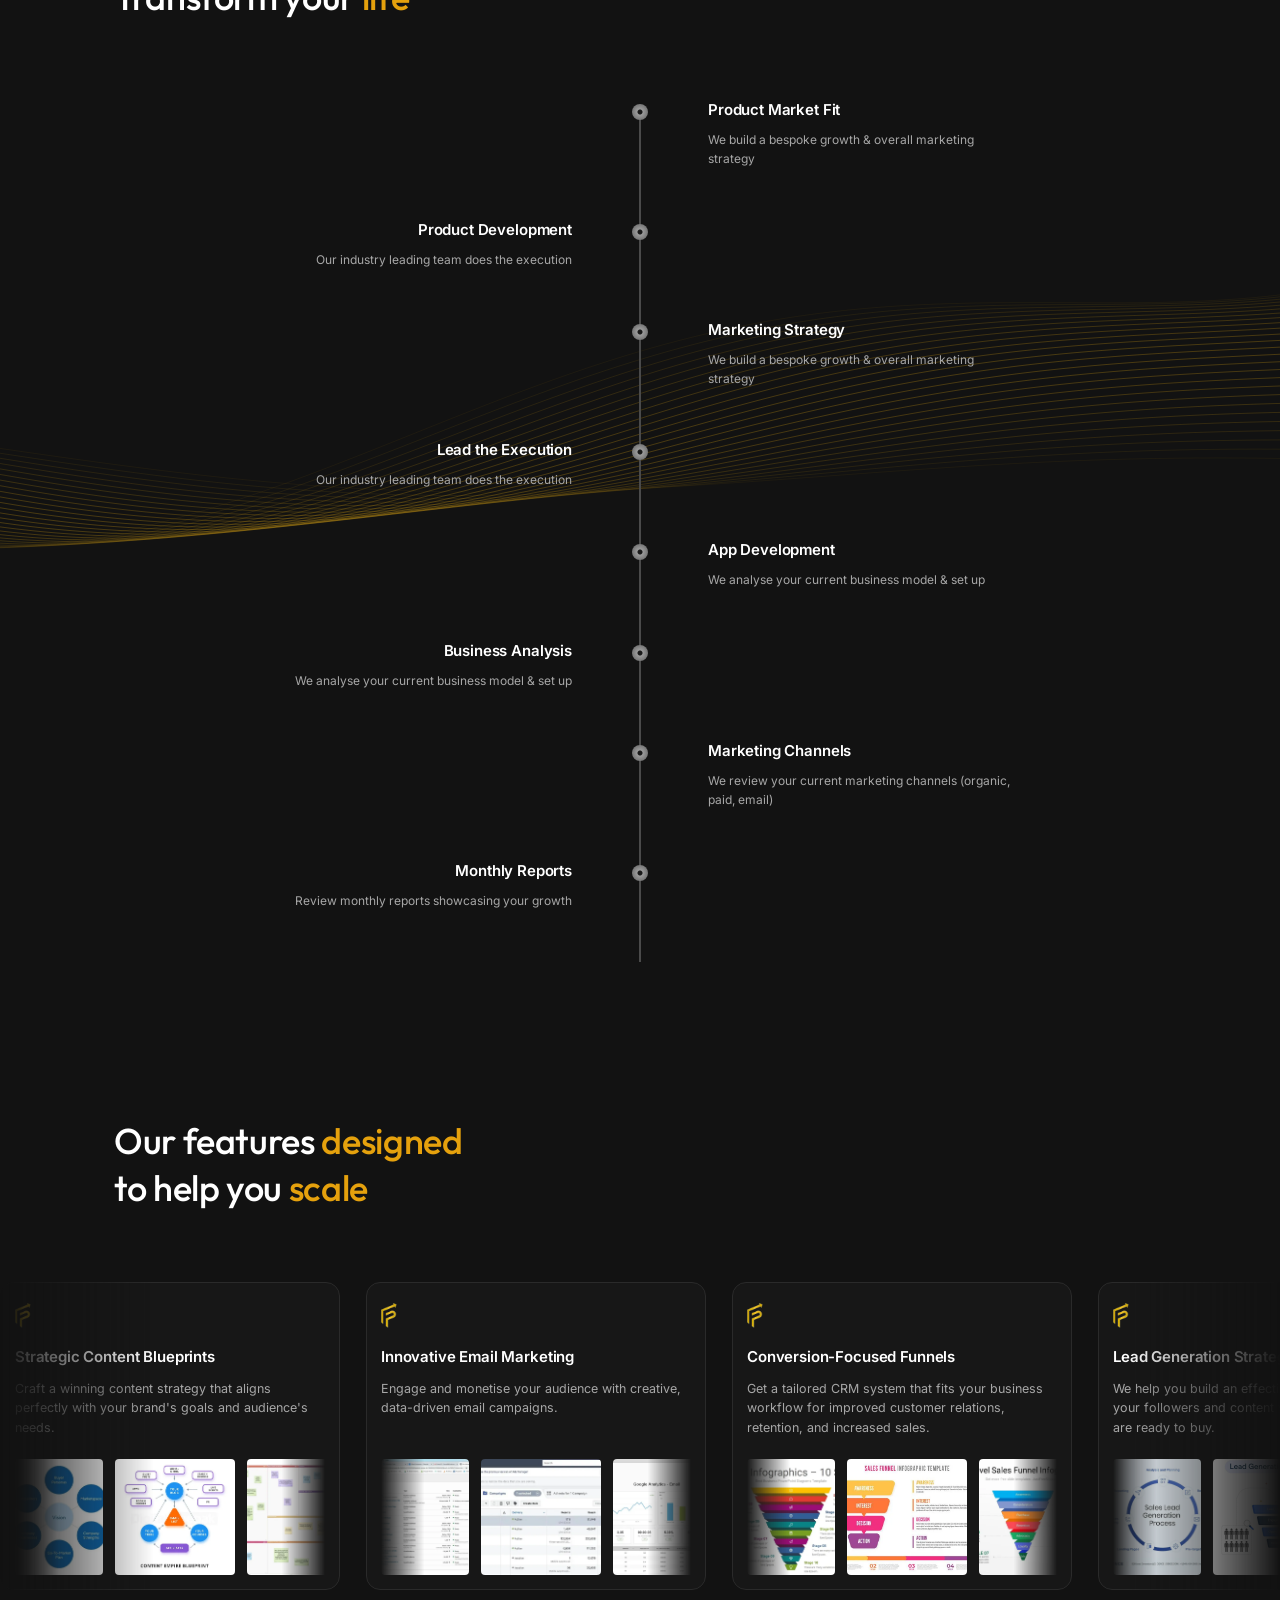
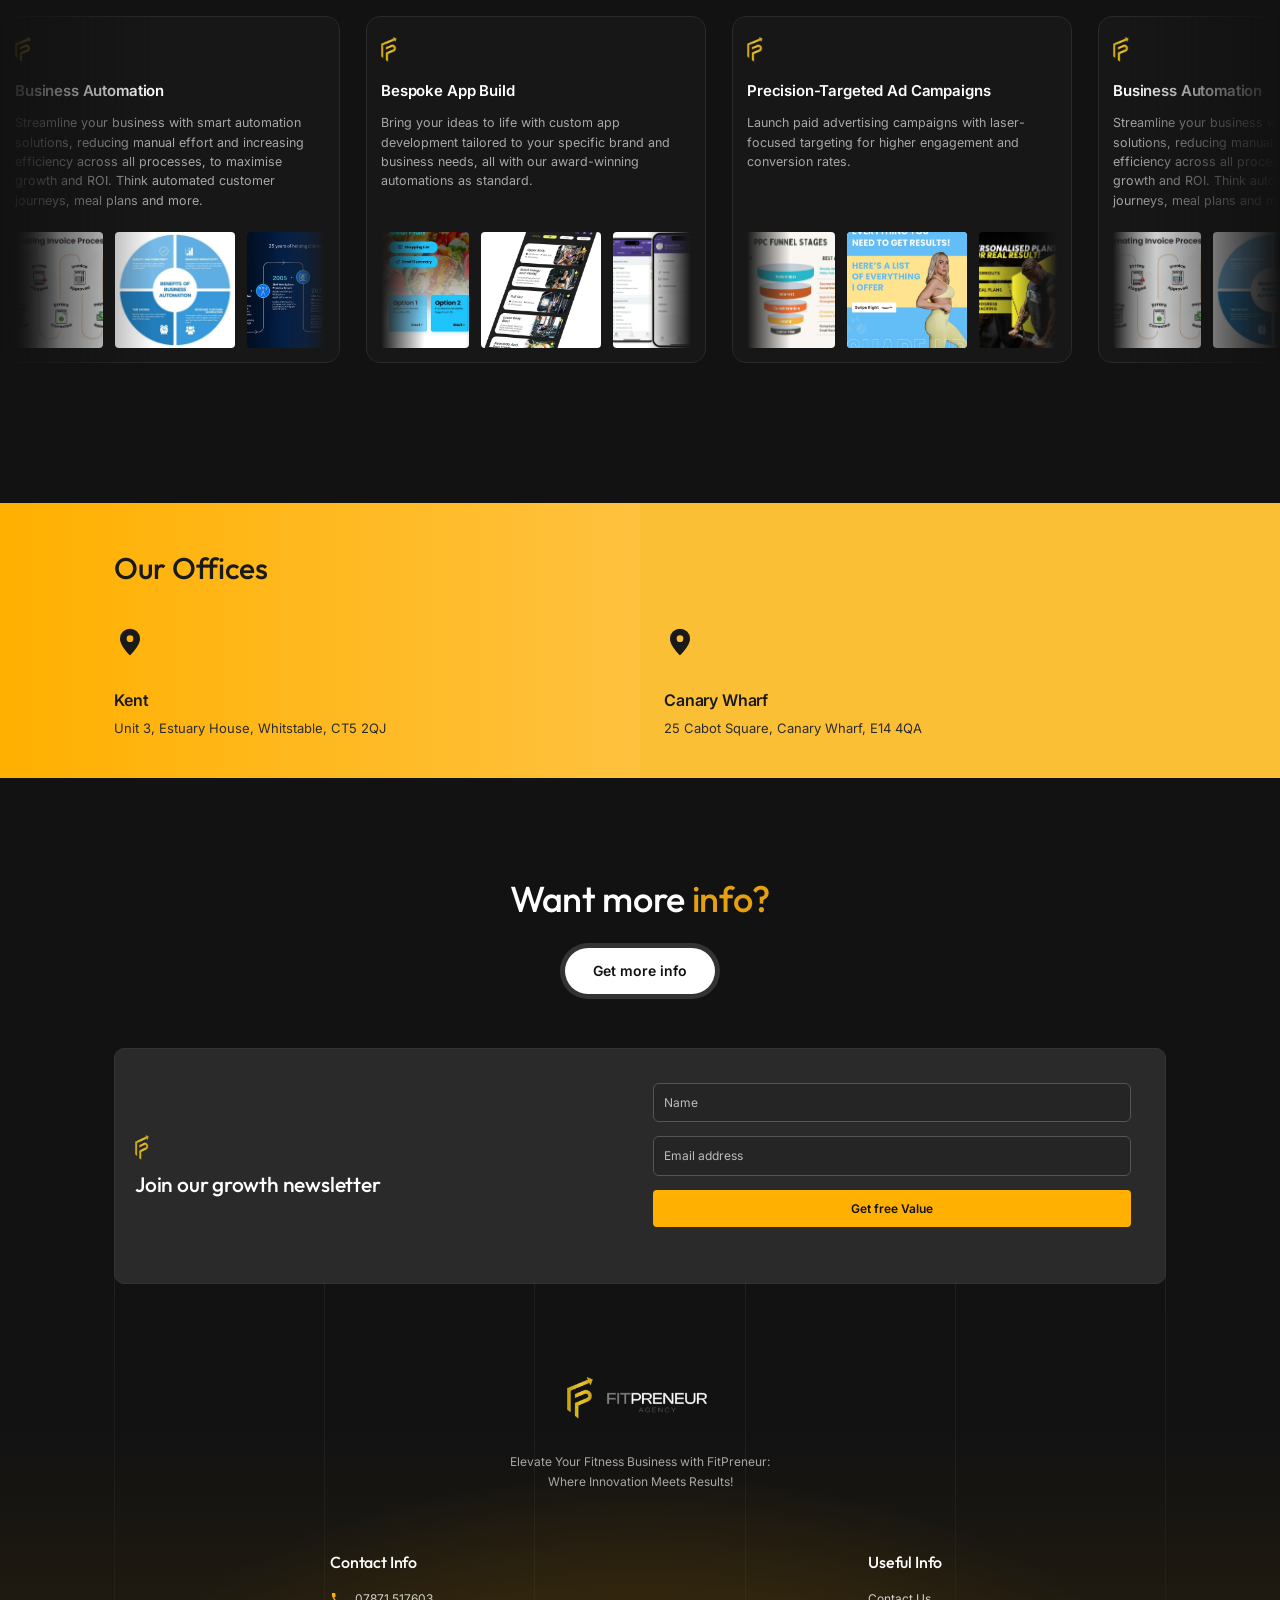
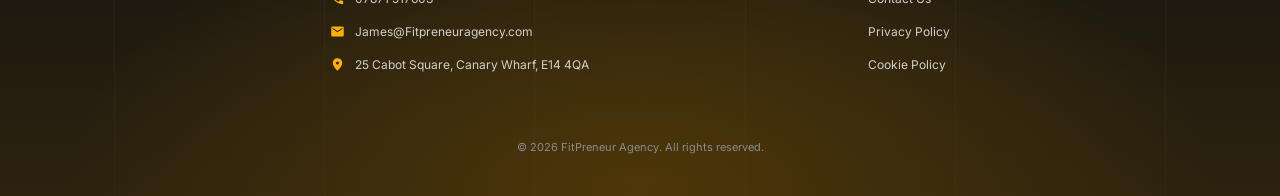
==== commit 2141b981: "Use relative paths so the site works on GitHub Pages Root-relative /assets paths broke under repshea" ====
--- a/index.html
+++ b/index.html
@@ -16,13 +16,13 @@
   <meta property="og:image" content="https://fitpreneuragency.com/assets/img/og-image.png">
   <meta name="twitter:card" content="summary_large_image">
 
-  <link rel="icon" type="image/png" href="/assets/img/favicon.png">
-  <link rel="apple-touch-icon" href="/assets/img/apple-touch-icon.png">
+  <link rel="icon" type="image/png" href="assets/img/favicon.png">
+  <link rel="apple-touch-icon" href="assets/img/apple-touch-icon.png">
 
   <link rel="preconnect" href="https://fonts.googleapis.com">
   <link rel="preconnect" href="https://fonts.gstatic.com" crossorigin>
   <link href="https://fonts.googleapis.com/css2?family=Inter:wght@400;500;600&family=Outfit:wght@400;500;600&display=swap" rel="stylesheet">
-  <link rel="stylesheet" href="/assets/css/styles.css">
+  <link rel="stylesheet" href="assets/css/styles.css">
 
   <script type="application/ld+json">
   {
@@ -46,8 +46,8 @@
   <!-- HEADER -->
   <header class="site-header" id="top">
     <div class="container header-inner">
-      <a class="brand" href="/" aria-label="FitPreneur Agency home">
-        <img src="/assets/img/logo.png" alt="FitPreneur Agency" width="130" height="39">
+      <a class="brand" href="./" aria-label="FitPreneur Agency home">
+        <img src="assets/img/logo.png" alt="FitPreneur Agency" width="130" height="39">
       </a>
 
       <nav class="nav" id="site-nav" aria-label="Main">
@@ -116,8 +116,8 @@
       <div class="marquee creators-marquee" data-speed="45">
         <ul class="marquee-track">
           <li class="creator-card">
-            <img class="creator-photo" src="/assets/img/creators/chef-rush.webp" alt="Chef Rush" loading="lazy" width="427" height="640">
-            <img class="creator-logo logo-chef" src="/assets/img/creators/chef-rush-logo.webp" alt="" loading="lazy">
+            <img class="creator-photo" src="assets/img/creators/chef-rush.webp" alt="Chef Rush" loading="lazy" width="427" height="640">
+            <img class="creator-logo logo-chef" src="assets/img/creators/chef-rush-logo.webp" alt="" loading="lazy">
             <div class="creator-info">
               <h3>Chef Rush</h3>
               <ul class="socials">
@@ -128,8 +128,8 @@
             </div>
           </li>
           <li class="creator-card">
-            <img class="creator-photo" src="/assets/img/creators/jason-luv.webp" alt="Jason Luv" loading="lazy" width="640" height="799">
-            <img class="creator-logo logo-jason" src="/assets/img/creators/jason-luv-logo.webp" alt="" loading="lazy">
+            <img class="creator-photo" src="assets/img/creators/jason-luv.webp" alt="Jason Luv" loading="lazy" width="640" height="799">
+            <img class="creator-logo logo-jason" src="assets/img/creators/jason-luv-logo.webp" alt="" loading="lazy">
             <div class="creator-info">
               <h3>Jason Luv</h3>
               <ul class="socials">
@@ -140,8 +140,8 @@
             </div>
           </li>
           <li class="creator-card">
-            <img class="creator-photo" src="/assets/img/creators/kieran-nicholls.webp" alt="Kieran Nicholls" loading="lazy" width="640" height="797">
-            <img class="creator-logo logo-kieran" src="/assets/img/creators/kieran-nicholls-logo.webp" alt="" loading="lazy">
+            <img class="creator-photo" src="assets/img/creators/kieran-nicholls.webp" alt="Kieran Nicholls" loading="lazy" width="640" height="797">
+            <img class="creator-logo logo-kieran" src="assets/img/creators/kieran-nicholls-logo.webp" alt="" loading="lazy">
             <div class="creator-info">
               <h3>Kieran Nicholls</h3>
               <ul class="socials">
@@ -152,8 +152,8 @@
             </div>
           </li>
           <li class="creator-card">
-            <img class="creator-photo" src="/assets/img/creators/daily-demolition.webp" alt="Daily Demolition" loading="lazy" width="520" height="775">
-            <img class="creator-logo logo-dd" src="/assets/img/creators/daily-demolition-logo.webp" alt="" loading="lazy">
+            <img class="creator-photo" src="assets/img/creators/daily-demolition.webp" alt="Daily Demolition" loading="lazy" width="520" height="775">
+            <img class="creator-logo logo-dd" src="assets/img/creators/daily-demolition-logo.webp" alt="" loading="lazy">
             <div class="creator-info">
               <h3>Daily Demolition</h3>
               <ul class="socials">
@@ -164,8 +164,8 @@
             </div>
           </li>
           <li class="creator-card">
-            <img class="creator-photo photo-katie" src="/assets/img/creators/katie-louisa.webp" alt="Katie Louisa Wellbeing" loading="lazy" width="640" height="454">
-            <img class="creator-logo logo-katie" src="/assets/img/creators/katie-louisa-logo.webp" alt="" loading="lazy">
+            <img class="creator-photo photo-katie" src="assets/img/creators/katie-louisa.webp" alt="Katie Louisa Wellbeing" loading="lazy" width="640" height="454">
+            <img class="creator-logo logo-katie" src="assets/img/creators/katie-louisa-logo.webp" alt="" loading="lazy">
             <div class="creator-info">
               <h3>Katie Louisa Wellbeing</h3>
               <ul class="socials">
@@ -212,28 +212,28 @@
       <div class="marquee features-marquee" data-speed="38">
         <ul class="marquee-track">
           <li class="feature-card">
-            <img class="f-icon" src="/assets/img/logo-mark.png" alt="" width="18" height="28">
+            <img class="f-icon" src="assets/img/logo-mark.png" alt="" width="18" height="28">
             <h3>Strategic Content Blueprints</h3>
             <p>Craft a winning content strategy that aligns perfectly with your brand's goals and audience's needs.</p>
-            <div class="f-media"><img src="/assets/img/features/content-1.webp" alt="" loading="lazy"><img src="/assets/img/features/content-2.webp" alt="Content empire blueprint diagram" loading="lazy"><img src="/assets/img/features/content-3.webp" alt="" loading="lazy"></div>
-          </li>
-          <li class="feature-card">
-            <img class="f-icon" src="/assets/img/logo-mark.png" alt="" width="18" height="28">
+            <div class="f-media"><img src="assets/img/features/content-1.webp" alt="" loading="lazy"><img src="assets/img/features/content-2.webp" alt="Content empire blueprint diagram" loading="lazy"><img src="assets/img/features/content-3.webp" alt="" loading="lazy"></div>
+          </li>
+          <li class="feature-card">
+            <img class="f-icon" src="assets/img/logo-mark.png" alt="" width="18" height="28">
             <h3>Innovative Email Marketing</h3>
             <p>Engage and monetise your audience with creative, data-driven email campaigns.</p>
-            <div class="f-media"><img src="/assets/img/features/email-1.webp" alt="" loading="lazy"><img src="/assets/img/features/email-2.webp" alt="Email campaign dashboard" loading="lazy"><img src="/assets/img/features/email-3.webp" alt="" loading="lazy"></div>
-          </li>
-          <li class="feature-card">
-            <img class="f-icon" src="/assets/img/logo-mark.png" alt="" width="18" height="28">
+            <div class="f-media"><img src="assets/img/features/email-1.webp" alt="" loading="lazy"><img src="assets/img/features/email-2.webp" alt="Email campaign dashboard" loading="lazy"><img src="assets/img/features/email-3.webp" alt="" loading="lazy"></div>
+          </li>
+          <li class="feature-card">
+            <img class="f-icon" src="assets/img/logo-mark.png" alt="" width="18" height="28">
             <h3>Conversion-Focused Funnels</h3>
             <p>Get a tailored CRM system that fits your business workflow for improved customer relations, retention, and increased sales.</p>
-            <div class="f-media"><img src="/assets/img/features/funnels-1.webp" alt="" loading="lazy"><img src="/assets/img/features/funnels-2.webp" alt="Sales funnel infographic" loading="lazy"><img src="/assets/img/features/funnels-3.webp" alt="" loading="lazy"></div>
-          </li>
-          <li class="feature-card">
-            <img class="f-icon" src="/assets/img/logo-mark.png" alt="" width="18" height="28">
+            <div class="f-media"><img src="assets/img/features/funnels-1.webp" alt="" loading="lazy"><img src="assets/img/features/funnels-2.webp" alt="Sales funnel infographic" loading="lazy"><img src="assets/img/features/funnels-3.webp" alt="" loading="lazy"></div>
+          </li>
+          <li class="feature-card">
+            <img class="f-icon" src="assets/img/logo-mark.png" alt="" width="18" height="28">
             <h3>Lead Generation Strategy</h3>
             <p>We help you build an effective strategy to convert your followers and content viewers into leads that are ready to buy.</p>
-            <div class="f-media"><img src="/assets/img/features/leads-1.webp" alt="" loading="lazy"><img src="/assets/img/features/leads-2.webp" alt="Lead generation process" loading="lazy"><img src="/assets/img/features/leads-3.webp" alt="" loading="lazy"></div>
+            <div class="f-media"><img src="assets/img/features/leads-1.webp" alt="" loading="lazy"><img src="assets/img/features/leads-2.webp" alt="Lead generation process" loading="lazy"><img src="assets/img/features/leads-3.webp" alt="" loading="lazy"></div>
           </li>
         </ul>
       </div>
@@ -241,22 +241,22 @@
       <div class="marquee features-marquee reverse" data-speed="38">
         <ul class="marquee-track">
           <li class="feature-card">
-            <img class="f-icon" src="/assets/img/logo-mark.png" alt="" width="18" height="28">
+            <img class="f-icon" src="assets/img/logo-mark.png" alt="" width="18" height="28">
             <h3>Business Automation</h3>
             <p>Streamline your business with smart automation solutions, reducing manual effort and increasing efficiency across all processes, to maximise growth and ROI. Think automated customer journeys, meal plans and more.</p>
-            <div class="f-media"><img src="/assets/img/features/automation-1.webp" alt="" loading="lazy"><img src="/assets/img/features/automation-2.webp" alt="Benefits of business automation" loading="lazy"><img src="/assets/img/features/automation-3.webp" alt="" loading="lazy"></div>
-          </li>
-          <li class="feature-card">
-            <img class="f-icon" src="/assets/img/logo-mark.png" alt="" width="18" height="28">
+            <div class="f-media"><img src="assets/img/features/automation-1.webp" alt="" loading="lazy"><img src="assets/img/features/automation-2.webp" alt="Benefits of business automation" loading="lazy"><img src="assets/img/features/automation-3.webp" alt="" loading="lazy"></div>
+          </li>
+          <li class="feature-card">
+            <img class="f-icon" src="assets/img/logo-mark.png" alt="" width="18" height="28">
             <h3>Bespoke App Build</h3>
             <p>Bring your ideas to life with custom app development tailored to your specific brand and business needs, all with our award-winning automations as standard.</p>
-            <div class="f-media"><img src="/assets/img/features/app-1.webp" alt="Custom fitness app screens" loading="lazy"><img src="/assets/img/features/app-2.webp" alt="" loading="lazy"><img src="/assets/img/features/app-3.webp" alt="" loading="lazy"></div>
-          </li>
-          <li class="feature-card">
-            <img class="f-icon" src="/assets/img/logo-mark.png" alt="" width="18" height="28">
+            <div class="f-media"><img src="assets/img/features/app-1.webp" alt="Custom fitness app screens" loading="lazy"><img src="assets/img/features/app-2.webp" alt="" loading="lazy"><img src="assets/img/features/app-3.webp" alt="" loading="lazy"></div>
+          </li>
+          <li class="feature-card">
+            <img class="f-icon" src="assets/img/logo-mark.png" alt="" width="18" height="28">
             <h3>Precision-Targeted Ad Campaigns</h3>
             <p>Launch paid advertising campaigns with laser-focused targeting for higher engagement and conversion rates.</p>
-            <div class="f-media"><img src="/assets/img/features/ads-1.webp" alt="" loading="lazy"><img src="/assets/img/features/ads-2.webp" alt="Fitness ad creative" loading="lazy"><img src="/assets/img/features/ads-3.webp" alt="" loading="lazy"></div>
+            <div class="f-media"><img src="assets/img/features/ads-1.webp" alt="" loading="lazy"><img src="assets/img/features/ads-2.webp" alt="Fitness ad creative" loading="lazy"><img src="assets/img/features/ads-3.webp" alt="" loading="lazy"></div>
           </li>
         </ul>
       </div>
@@ -291,10 +291,10 @@
       <div class="container">
         <div class="newsletter reveal" id="newsletter">
           <div class="nl-copy">
-            <img src="/assets/img/logo-mark.png" alt="" width="16" height="25">
+            <img src="assets/img/logo-mark.png" alt="" width="16" height="25">
             <h2>Join our growth newsletter</h2>
           </div>
-          <form class="nl-form" action="/api/subscribe" method="post" novalidate>
+          <form class="nl-form" action="api/subscribe" method="post" novalidate>
             <label class="sr-only" for="nl-name">Name</label>
             <input id="nl-name" name="name" type="text" placeholder="Name" autocomplete="name" required>
             <label class="sr-only" for="nl-email">Email address</label>
@@ -314,7 +314,7 @@
     <div class="footer-glow" aria-hidden="true"></div>
     <div class="container footer-inner">
       <div class="footer-brand">
-        <img src="/assets/img/logo.png" alt="FitPreneur Agency" width="160" height="48" loading="lazy">
+        <img src="assets/img/logo.png" alt="FitPreneur Agency" width="160" height="48" loading="lazy">
         <p>Elevate Your Fitness Business with FitPreneur:<br>Where Innovation Meets Results!</p>
       </div>
       <div class="footer-cols">
@@ -330,8 +330,8 @@
           <h2>Useful Info</h2>
           <ul class="link-list">
             <li><a href="#contact">Contact Us</a></li>
-            <li><a href="/privacy">Privacy Policy</a></li>
-            <li><a href="/cookies">Cookie Policy</a></li>
+            <li><a href="privacy.html">Privacy Policy</a></li>
+            <li><a href="cookies.html">Cookie Policy</a></li>
           </ul>
         </div>
       </div>
@@ -349,6 +349,6 @@
     <symbol id="i-mail" viewBox="0 0 24 24"><path fill="currentColor" d="M20 4H4a2 2 0 0 0-2 2v12a2 2 0 0 0 2 2h16a2 2 0 0 0 2-2V6a2 2 0 0 0-2-2Zm0 4-8 5-8-5V6l8 5 8-5v2Z"/></symbol>
   </svg>
 
-  <script src="/assets/js/main.js" defer></script>
+  <script src="assets/js/main.js" defer></script>
 </body>
 </html>
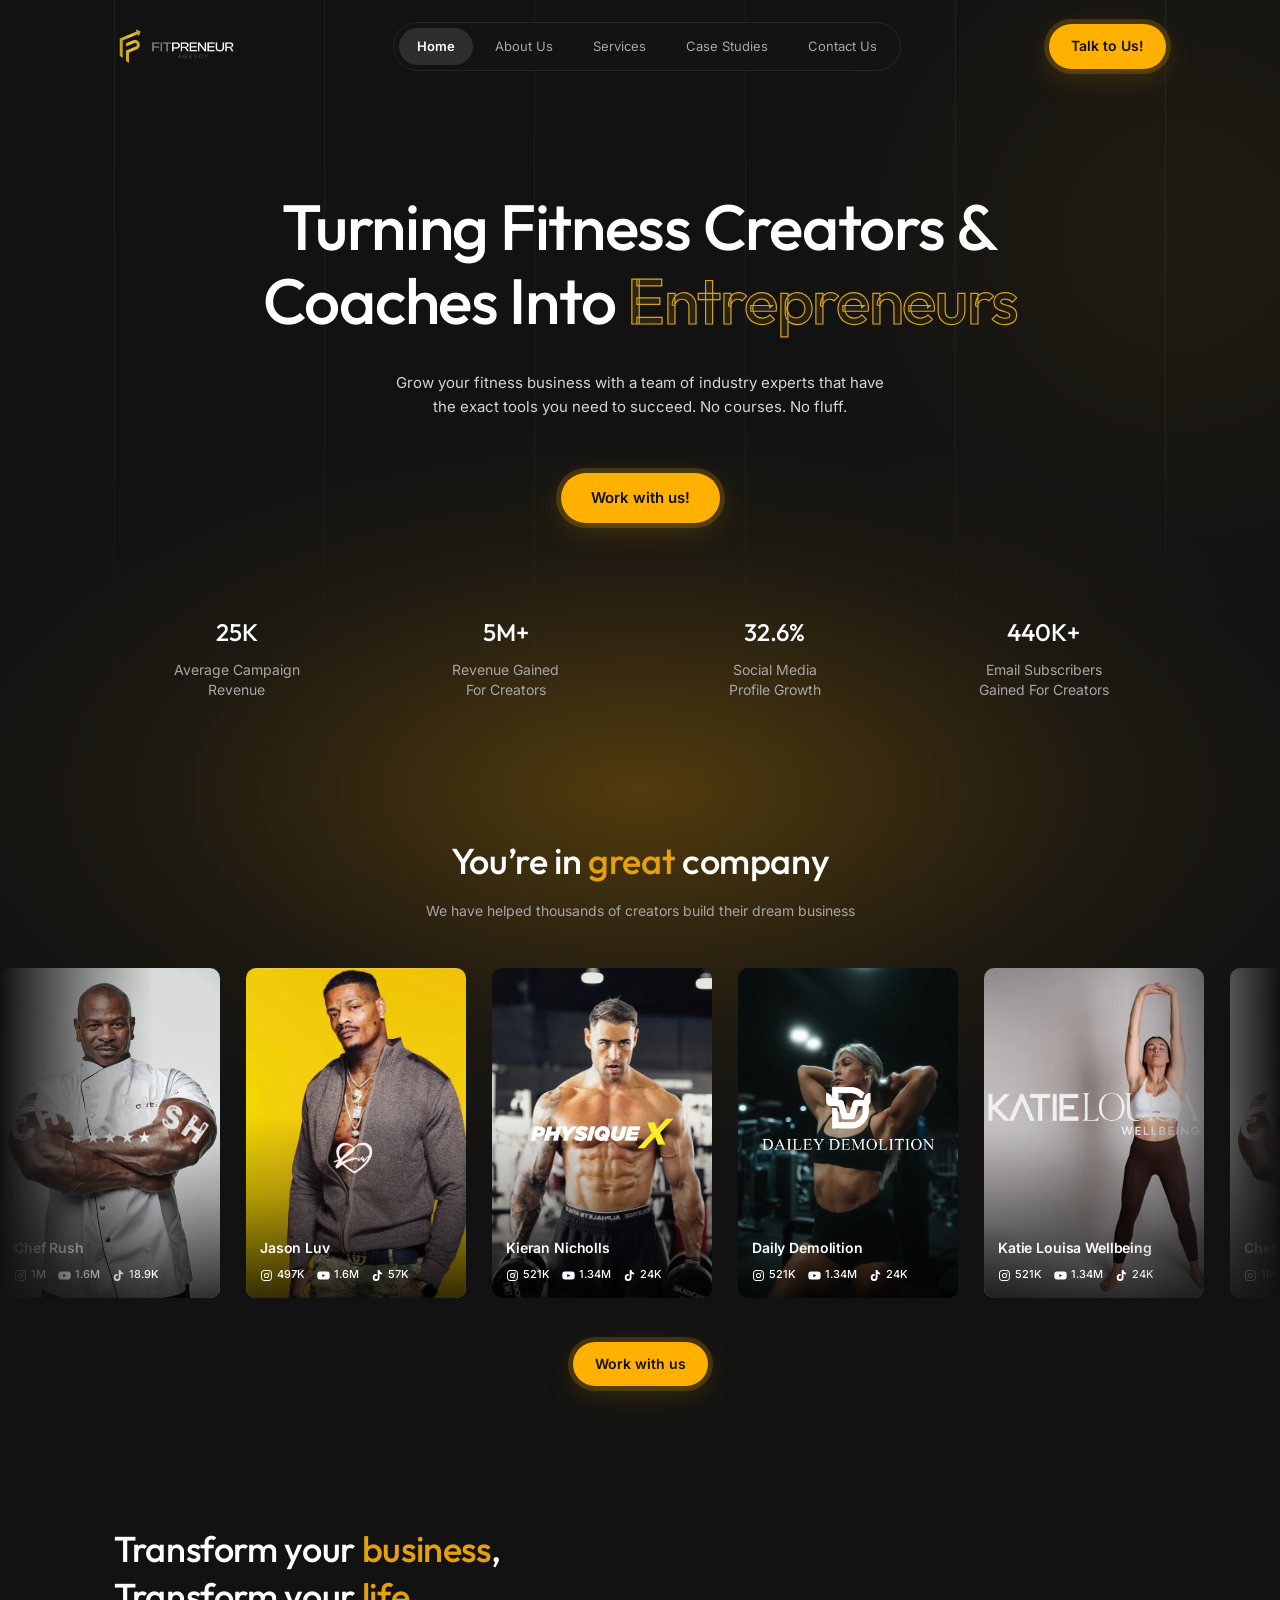
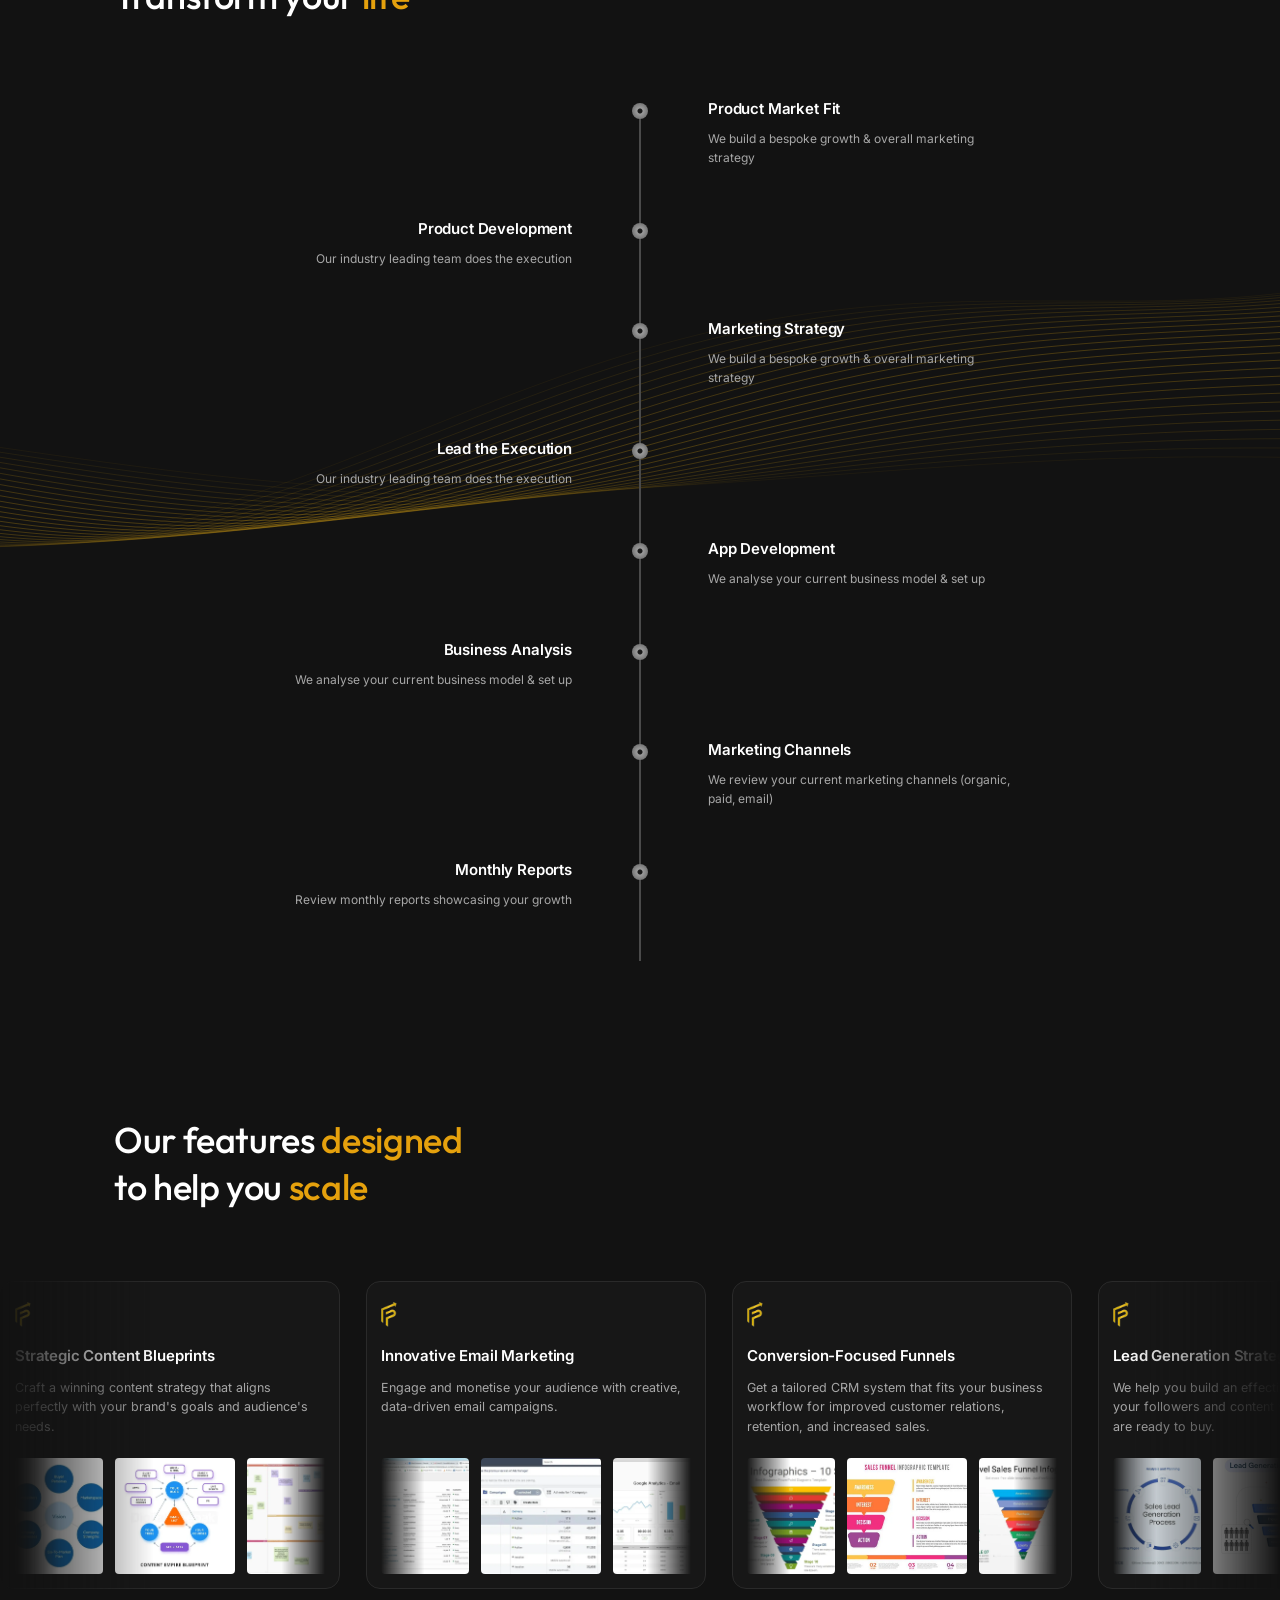
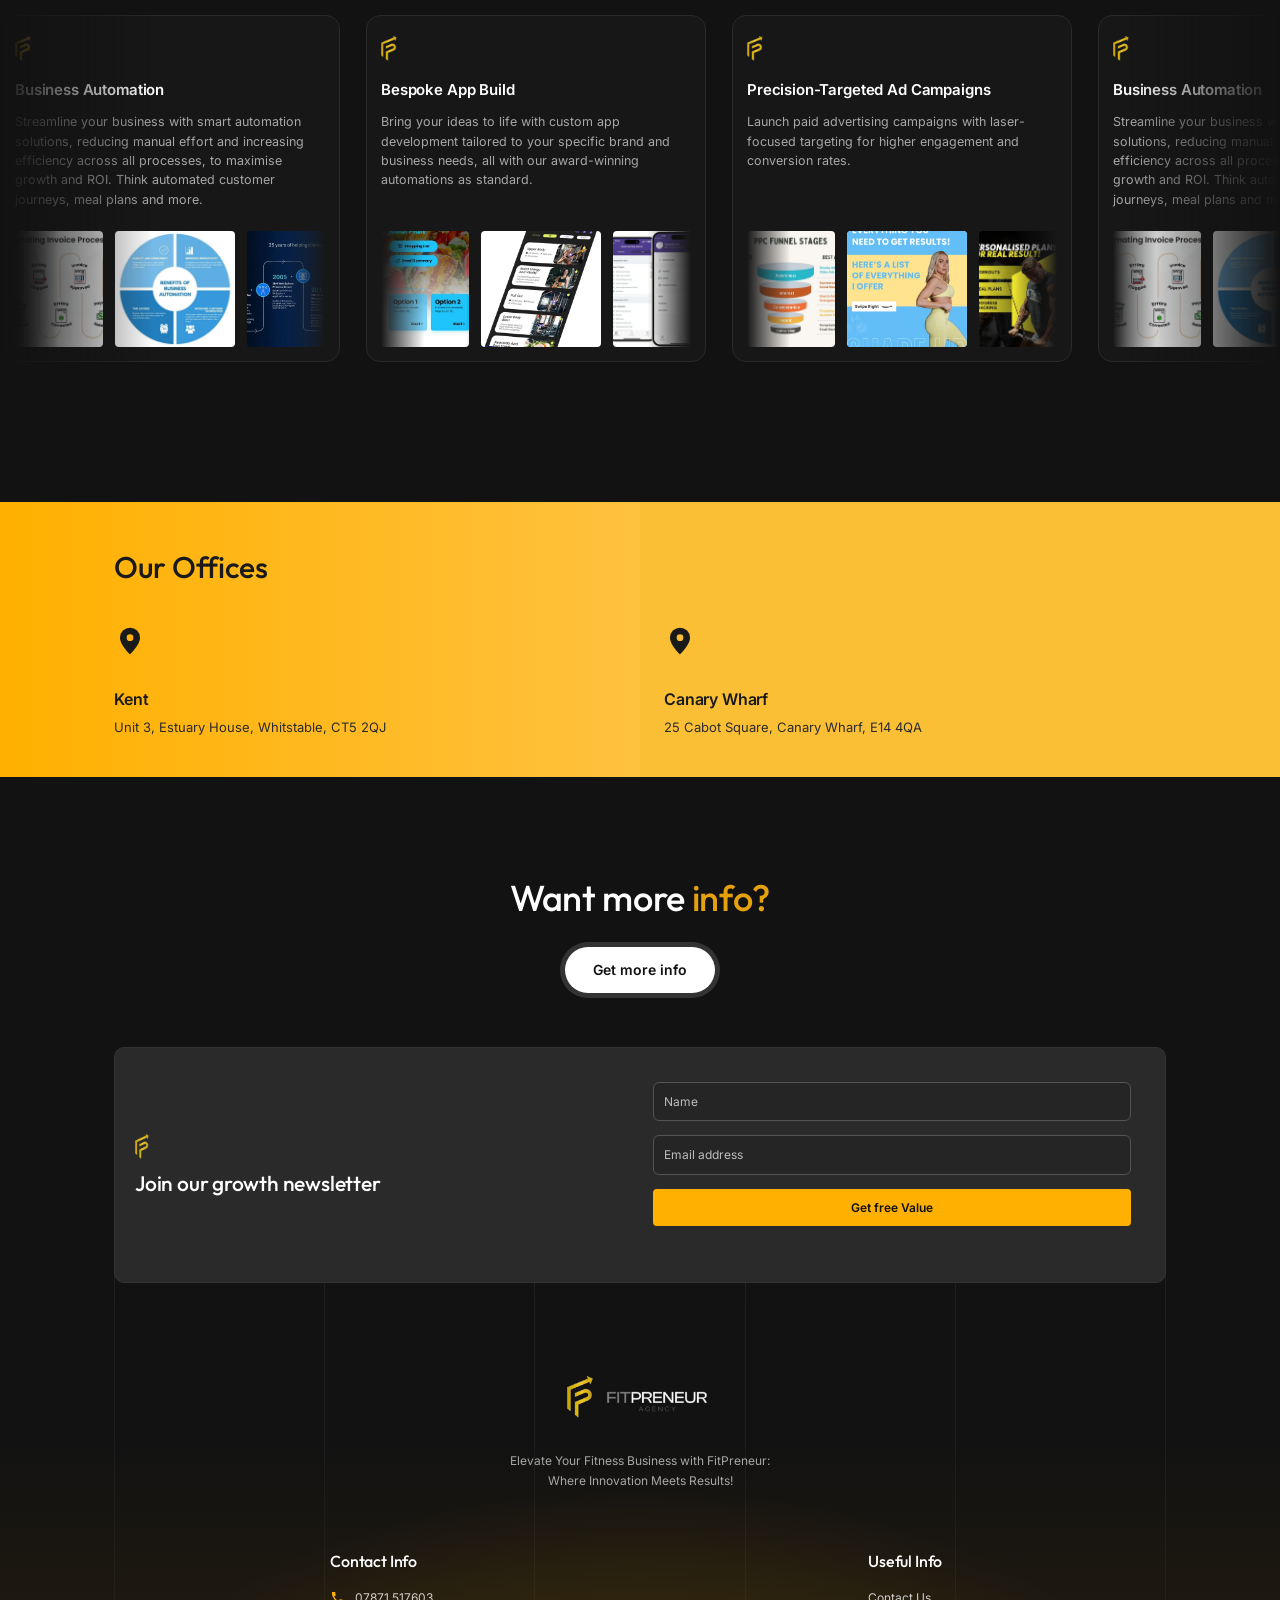
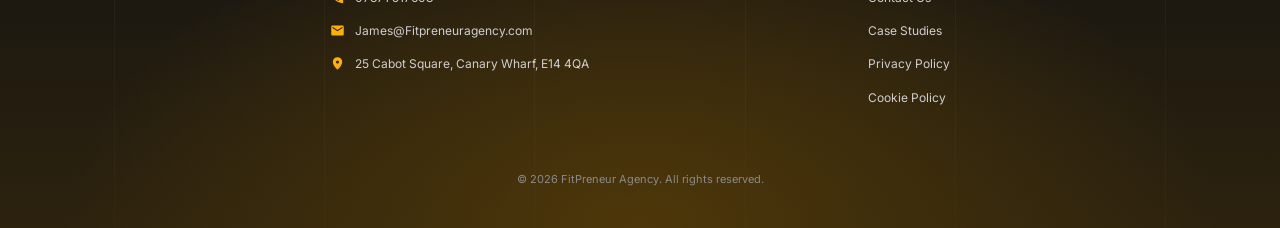
==== commit 33031dfe: "Add About, Services, Case Studies and Contact pages - New pages built from the designs, linked from " ====
--- a/index.html
+++ b/index.html
@@ -46,21 +46,22 @@
   <!-- HEADER -->
   <header class="site-header" id="top">
     <div class="container header-inner">
-      <a class="brand" href="./" aria-label="FitPreneur Agency home">
+      <a class="brand" href="index.html" aria-label="FitPreneur Agency home">
         <img src="assets/img/logo.png" alt="FitPreneur Agency" width="130" height="39">
       </a>
 
       <nav class="nav" id="site-nav" aria-label="Main">
         <ul>
-          <li><a href="#top" class="is-active">Home</a></li>
-          <li><a href="#about">About Us</a></li>
-          <li><a href="#services">Services</a></li>
-          <li><a href="#contact">Contact Us</a></li>
+          <li><a href="index.html" class="is-active" aria-current="page">Home</a></li>
+          <li><a href="about.html">About Us</a></li>
+          <li><a href="services.html">Services</a></li>
+          <li><a href="case-studies.html">Case Studies</a></li>
+          <li><a href="contact.html">Contact Us</a></li>
         </ul>
-        <a class="btn btn-gold nav-cta-mobile" href="mailto:james@fitpreneuragency.com?subject=Let%27s%20talk%20about%20growing%20my%20fitness%20business">Talk to Us!</a>
+        <a class="btn btn-gold nav-cta-mobile" href="contact.html">Talk to Us!</a>
       </nav>
 
-      <a class="btn btn-gold header-cta" href="mailto:james@fitpreneuragency.com?subject=Let%27s%20talk%20about%20growing%20my%20fitness%20business">Talk to Us!</a>
+      <a class="btn btn-gold header-cta" href="contact.html">Talk to Us!</a>
 
       <button class="menu-toggle" type="button" aria-expanded="false" aria-controls="site-nav" aria-label="Open menu">
         <span></span><span></span>
@@ -82,7 +83,7 @@
         </h1>
         <p class="hero-sub reveal">Grow your fitness business with a team of industry experts that have the exact tools you need to succeed. No courses. No fluff.</p>
         <div class="reveal">
-          <a class="btn btn-gold btn-lg" href="mailto:james@fitpreneuragency.com?subject=I%27d%20like%20to%20work%20with%20FitPreneur">Work with us!</a>
+          <a class="btn btn-gold btn-lg" href="contact.html">Work with us!</a>
         </div>
 
         <dl class="stats">
@@ -179,12 +180,12 @@
       </div>
 
       <div class="center reveal">
-        <a class="btn btn-gold" href="mailto:james@fitpreneuragency.com?subject=I%27d%20like%20to%20work%20with%20FitPreneur">Work with us</a>
+        <a class="btn btn-gold" href="contact.html">Work with us</a>
       </div>
     </section>
 
     <!-- PROCESS / ABOUT -->
-    <section class="process" id="about" aria-labelledby="process-title">
+    <section class="process" id="process" aria-labelledby="process-title">
       <canvas class="waves" aria-hidden="true"></canvas>
       <div class="container">
         <h2 id="process-title" class="section-title left reveal">Transform your <span class="gold">business</span>,<br>Transform your <span class="gold">life</span></h2>
@@ -204,7 +205,7 @@
     </section>
 
     <!-- FEATURES / SERVICES -->
-    <section class="features" id="services" aria-labelledby="features-title">
+    <section class="features" id="features" aria-labelledby="features-title">
       <div class="container">
         <h2 id="features-title" class="section-title left reveal">Our features <span class="gold">designed</span><br>to help you <span class="gold">scale</span></h2>
       </div>
@@ -284,7 +285,7 @@
       <div class="container center">
         <h2 id="cta-title" class="section-title reveal">Want more <span class="gold">info?</span></h2>
         <div class="reveal">
-          <a class="btn btn-white" href="mailto:james@fitpreneuragency.com?subject=I%27d%20like%20more%20info">Get more info</a>
+          <a class="btn btn-white" href="contact.html">Get more info</a>
         </div>
       </div>
 
@@ -294,12 +295,14 @@
             <img src="assets/img/logo-mark.png" alt="" width="16" height="25">
             <h2>Join our growth newsletter</h2>
           </div>
-          <form class="nl-form" action="api/subscribe" method="post" novalidate>
+          <form class="nl-form js-form" action="https://formsubmit.co/ajax/james@fitpreneuragency.com" method="post" novalidate data-success="You're in! Check your inbox for your free value.">
+            <input type="hidden" name="_subject" value="New newsletter sign-up from the FitPreneur website">
+            <input type="hidden" name="_template" value="table">
             <label class="sr-only" for="nl-name">Name</label>
             <input id="nl-name" name="name" type="text" placeholder="Name" autocomplete="name" required>
             <label class="sr-only" for="nl-email">Email address</label>
             <input id="nl-email" name="email" type="email" placeholder="Email address" autocomplete="email" required>
-            <div class="hp" aria-hidden="true"><label>Leave this empty <input name="company" type="text" tabindex="-1" autocomplete="off"></label></div>
+            <div class="hp" aria-hidden="true"><label>Leave this empty <input name="_honey" type="text" tabindex="-1" autocomplete="off"></label></div>
             <button class="btn-block" type="submit">Get free Value</button>
             <p class="nl-status" role="status" aria-live="polite"></p>
           </form>
@@ -329,7 +332,8 @@
         <div>
           <h2>Useful Info</h2>
           <ul class="link-list">
-            <li><a href="#contact">Contact Us</a></li>
+            <li><a href="contact.html">Contact Us</a></li>
+            <li><a href="case-studies.html">Case Studies</a></li>
             <li><a href="privacy.html">Privacy Policy</a></li>
             <li><a href="cookies.html">Cookie Policy</a></li>
           </ul>
--- a/assets/css/styles.css
+++ b/assets/css/styles.css
@@ -31,6 +31,7 @@
   line-height: 1.6;
   -webkit-font-smoothing: antialiased;
   overflow-x: hidden;
+  overflow-x: clip;
 }
 img { max-width: 100%; display: block; }
 a { color: inherit; text-decoration: none; }
@@ -102,19 +103,20 @@
 
 /* Hero */
 .hero {
-  position: relative; overflow: hidden;
+  position: relative;
   padding: 190px 0 90px;
+  background: radial-gradient(circle at 92% 30%, rgba(255, 176, 0, 0.06), transparent 30%);
+}
+/* Grid lines fade out before the hero ends */
+.hero .grid-lines {
+  -webkit-mask-image: linear-gradient(to bottom, #000 55%, transparent 100%);
+  mask-image: linear-gradient(to bottom, #000 55%, transparent 100%);
+}
+/* Soft gold glow centred on the hero's bottom edge, bleeding into the next section */
+.hero-glow {
+  position: absolute; left: 0; right: 0; bottom: -380px; height: 760px; pointer-events: none;
   background:
-    radial-gradient(ellipse 70% 55% at 50% 100%, rgba(255, 166, 0, 0.22), transparent 70%),
-    radial-gradient(circle at 92% 30%, rgba(255, 176, 0, 0.06), transparent 30%),
-    var(--bg);
-  border-bottom: 1px solid #1d1d1d;
-}
-.hero-glow {
-  position: absolute; left: 50%; bottom: -260px; transform: translateX(-50%);
-  width: 1100px; height: 520px; border-radius: 50%;
-  background: radial-gradient(ellipse at center, rgba(222, 150, 0, 0.35), transparent 65%);
-  filter: blur(30px); pointer-events: none;
+    radial-gradient(min(750px, 80vw) 380px at 50% 50%, rgba(230, 155, 0, 0.30), rgba(230, 155, 0, 0.14) 40%, rgba(230, 155, 0, 0.05) 65%, transparent 100%);
 }
 .hero-inner { position: relative; text-align: center; }
 .hero-title { font-size: clamp(38px, 6.2vw, 64px); font-weight: 500; letter-spacing: -0.02em; }
@@ -276,7 +278,7 @@
 /* Footer */
 .site-footer {
   position: relative; overflow: hidden; margin-top: -100px; padding: 190px 0 40px;
-  background: radial-gradient(ellipse 60% 70% at 50% 100%, rgba(140, 95, 0, 0.55), transparent 75%), var(--bg);
+  background: radial-gradient(ellipse 60% 70% at 50% 100%, rgba(140, 95, 0, 0.55), transparent 75%);
 }
 .footer-glow { position: absolute; inset: auto 0 0 0; height: 60%; background: linear-gradient(to top, rgba(70, 50, 10, .5), transparent); pointer-events: none; }
 .footer-inner { position: relative; }
@@ -353,3 +355,189 @@
   .marquee { overflow-x: auto; -webkit-mask-image: none; mask-image: none; padding: 0 24px; }
   .reveal { opacity: 1; transform: none; transition: none; }
 }
+
+/* =========================================================
+   Inner pages
+   ========================================================= */
+
+/* Page hero (About, Services, Case Studies, Contact) */
+.page-hero { position: relative; padding: 180px 0 110px; text-align: center; }
+.page-hero.compact { padding-bottom: 60px; }
+.page-hero .grid-lines {
+  -webkit-mask-image: linear-gradient(to bottom, #000 55%, transparent 100%);
+  mask-image: linear-gradient(to bottom, #000 55%, transparent 100%);
+}
+.page-hero .hero-glow { bottom: -380px; }
+.page-hero-inner { position: relative; z-index: 1; }
+.page-title { font-size: clamp(40px, 6vw, 60px); font-weight: 500; letter-spacing: -0.02em; }
+.page-sub { max-width: 520px; margin: 26px auto 0; color: #d9d9d9; font-size: 15px; line-height: 1.6; }
+.page-hero .btn { margin-top: 40px; }
+.page-hero + section, .page-hero + .page-section { position: relative; z-index: 1; }
+
+.page-section { position: relative; padding: 90px 0; }
+.section-lead { max-width: 560px; margin: 18px auto 0; color: #d4d4d4; font-size: 14.5px; line-height: 1.65; }
+
+.site-footer.plain { margin-top: 0; padding-top: 140px; }
+
+/* About: video still */
+.video-frame {
+  position: relative; max-width: 860px; margin: 50px auto 0; border-radius: 12px; overflow: hidden;
+  box-shadow: 0 30px 80px rgba(0,0,0,.5);
+}
+.video-frame img { width: 100%; height: auto; }
+.play-btn {
+  position: absolute; left: 50%; top: 50%; transform: translate(-50%, -50%);
+  width: 84px; height: 84px; border-radius: 50%; border: 0; cursor: pointer;
+  background: #fff; display: grid; place-items: center;
+  box-shadow: 0 0 0 10px rgba(255,255,255,.22); transition: transform .2s, box-shadow .2s;
+}
+.play-btn[hidden] { display: none; }
+.play-btn:hover { transform: translate(-50%, -50%) scale(1.06); box-shadow: 0 0 0 14px rgba(255,255,255,.25); }
+.play-btn svg { width: 30px; height: 30px; margin-left: 4px; color: #111; }
+.video-modal { position: fixed; inset: 0; z-index: 200; background: rgba(0,0,0,.85); display: none; place-items: center; padding: 20px; }
+.video-modal.is-open { display: grid; }
+.video-modal .vm-inner { width: min(1000px, 100%); aspect-ratio: 16 / 9; background: #000; border-radius: 12px; overflow: hidden; }
+.video-modal iframe, .video-modal video { width: 100%; height: 100%; border: 0; display: block; }
+.vm-close { position: absolute; top: 18px; right: 18px; width: 44px; height: 44px; border-radius: 12px; border: 1px solid #333; background: #1c1c1c; color: #fff; font-size: 22px; cursor: pointer; }
+
+/* About: intro */
+.about-intro { text-align: center; padding: 40px 0 60px; }
+.about-intro h2 { font-size: clamp(30px, 4.2vw, 40px); line-height: 1.2; }
+.about-intro > .container > p { max-width: 640px; margin: 26px auto 0; font-size: 15px; line-height: 1.7; color: #f0f0f0; text-transform: capitalize; }
+
+/* About: numbered rows */
+.about-rows { position: relative; max-width: 820px; margin: 60px auto 0; }
+.about-rows .ar-line { position: absolute; left: 50%; top: 60px; bottom: 0; width: 2px; transform: translateX(-50%); background: #262626; }
+.about-rows .ar-fill { position: absolute; inset: 0 0 auto 0; height: 0; background: var(--gold); box-shadow: 0 0 10px rgba(255,176,0,.45); }
+.ar-row { position: relative; display: grid; grid-template-columns: 1fr 120px 1fr; align-items: start; padding-bottom: 110px; }
+.ar-row:last-child { padding-bottom: 20px; }
+.ar-num {
+  grid-column: 2; grid-row: 1; justify-self: center; position: relative; z-index: 1;
+  font-family: var(--font-head); font-size: 44px; font-weight: 600; line-height: 1; color: #2c2c2c;
+  background: radial-gradient(closest-side, var(--bg) 75%, rgba(18,18,18,0)); padding: 10px 14px 16px; transition: color .4s;
+}
+.ar-row.is-active .ar-num { color: #fff; }
+.ar-text { text-align: left; }
+.ar-text h3 { font-family: var(--font-body); font-size: 16px; font-weight: 600; }
+.ar-text p { font-size: 12.5px; color: var(--muted); line-height: 1.75; margin-top: 14px; }
+.ar-art {
+  border-radius: 14px; overflow: hidden; border: 1px solid rgba(255,176,0,.35);
+  box-shadow: 0 0 40px rgba(255,176,0,.12); background: #151515; max-width: 280px;
+}
+.ar-art img { width: 100%; height: auto; }
+.ar-row.text-right .ar-art { grid-column: 1; grid-row: 1; justify-self: start; margin-top: 16px; }
+.ar-row.text-right .ar-text { grid-column: 3; grid-row: 1; }
+.ar-row.text-left .ar-text { grid-column: 1; grid-row: 1; padding-top: 70px; }
+.ar-row.text-left .ar-art { grid-column: 3; grid-row: 1; justify-self: end; margin-top: 40px; }
+
+/* About: community */
+.community { text-align: center; padding: 70px 0 40px; }
+.community .section-title { margin-bottom: 50px; }
+.proof-card { flex: 0 0 auto; width: 320px; text-align: center; }
+.proof-card img { width: 100%; height: 150px; object-fit: cover; object-position: top left; border-radius: 10px; background: #fff; }
+.proof-card h3 { font-family: var(--font-head); font-size: 18px; font-weight: 500; margin-top: 22px; }
+.community .marquee-track { gap: 34px; }
+.community .section-lead { margin-top: 46px; max-width: 600px; }
+.community .btn { margin-top: 34px; }
+
+/* Services: map */
+.svc-intro { text-align: center; }
+.svc-map {
+  position: relative; max-width: 860px; margin: 70px auto 0;
+  display: grid; grid-template-columns: 1fr 120px 1fr; grid-template-rows: auto auto auto auto;
+  row-gap: 44px; align-items: center;
+}
+.svc-map::before {
+  content: ""; position: absolute; left: 50%; top: 42%; width: 640px; height: 520px; transform: translate(-50%, -50%);
+  background: radial-gradient(ellipse at center, rgba(255,176,0,.16), transparent 65%); pointer-events: none;
+}
+.svc-lines { position: absolute; inset: 0; width: 100%; height: 100%; pointer-events: none; overflow: visible; }
+.svc-lines path { fill: none; stroke: rgba(255,176,0,.55); stroke-width: 1; }
+.svc-coin {
+  grid-column: 2; grid-row: 2; justify-self: center; position: relative; z-index: 1;
+  width: 72px; height: 72px; border-radius: 50%;
+  box-shadow: 0 0 40px rgba(255,176,0,.55), 0 0 90px rgba(255,176,0,.25);
+}
+.svc-coin img { width: 100%; height: 100%; display: block; }
+.svc-card {
+  position: relative; z-index: 1; padding: 18px 16px;
+  background: rgba(22,22,22,.85); border: 1px solid rgba(255,176,0,.45); border-radius: 10px;
+  box-shadow: 0 0 30px rgba(255,176,0,.06); max-width: 290px;
+  transition: border-color .25s, transform .25s, box-shadow .25s;
+}
+.svc-card:hover { border-color: var(--gold); transform: translateY(-2px); box-shadow: 0 0 36px rgba(255,176,0,.16); }
+.svc-card { text-align: left; }
+.svc-card h3 { font-family: var(--font-body); font-size: 15px; font-weight: 600; line-height: 1.4; }
+.svc-card p { font-size: 12px; color: var(--muted); line-height: 1.65; margin-top: 12px; }
+.svc-card.c-l { grid-column: 1; justify-self: end; }
+.svc-card.c-r { grid-column: 3; justify-self: start; }
+.svc-card.wide { max-width: 300px; }
+.svc-card.out-l { margin-right: 52px; }
+.svc-card.out-r { margin-left: 52px; }
+.svc-card.r1 { grid-row: 1; } .svc-card.r2 { grid-row: 2; } .svc-card.r3 { grid-row: 3; }
+.svc-card.c-c { grid-column: 1 / -1; grid-row: 4; justify-self: center; width: 250px; margin-top: 20px; }
+.svc-cta { text-align: center; margin-top: 70px; }
+
+/* Case studies */
+.results-grid { display: grid; grid-template-columns: 1fr 1fr; gap: 22px; margin-top: 50px; }
+.result-card {
+  background: linear-gradient(180deg, #1f1f1f, #191919); border: 1px solid #2c2c2c; border-radius: 10px;
+  padding: 22px 14px 14px; display: flex; flex-direction: column;
+}
+.result-card h3 { font-size: 18px; font-weight: 500; }
+.result-card p { color: var(--muted); font-size: 12.5px; line-height: 1.6; margin-top: 10px; }
+.result-card .rc-media { margin-top: 26px; border-radius: 8px; overflow: hidden; aspect-ratio: 361 / 185; background: #0e0e0e; }
+.result-card .rc-media img { width: 100%; height: 100%; object-fit: cover; transition: transform .5s ease; }
+.result-card:hover .rc-media img { transform: scale(1.03); }
+.results-cta { text-align: center; margin-top: 60px; }
+
+/* Contact */
+.contact-card {
+  position: relative; z-index: 1; max-width: 740px; margin: 50px auto 0; padding: 30px;
+  background: rgba(120, 100, 60, 0.28); border: 1px solid rgba(255,255,255,.08); border-radius: 10px;
+  backdrop-filter: blur(10px); -webkit-backdrop-filter: blur(10px); text-align: left;
+}
+.contact-form { display: grid; gap: 14px; }
+.contact-form input, .contact-form select {
+  width: 100%; background: rgba(20,20,20,.18); color: #fff; font: inherit; font-size: 13px;
+  border: 1px solid rgba(255,255,255,.28); border-radius: 6px; padding: 10px 10px; appearance: none; -webkit-appearance: none;
+}
+.contact-form input::placeholder { color: #d0ccc4; }
+.contact-form input:focus, .contact-form select:focus { outline: none; border-color: var(--gold); }
+.contact-form select { color: #d0ccc4; cursor: pointer; padding-right: 34px;
+  background-image: url("data:image/svg+xml,%3Csvg xmlns='http://www.w3.org/2000/svg' viewBox='0 0 10 6'%3E%3Cpath fill='%23fff' d='M0 0h10L5 6z'/%3E%3C/svg%3E");
+  background-repeat: no-repeat; background-position: right 12px center; background-size: 9px;
+}
+.contact-form select.has-value { color: #fff; }
+.contact-form select option { background: #1c1c1c; color: #fff; }
+.phone-row { display: grid; grid-template-columns: 112px 1fr; border: 1px solid rgba(255,255,255,.28); border-radius: 6px; }
+.phone-row:focus-within { border-color: var(--gold); }
+.phone-row select, .phone-row input { border: 0; border-radius: 0; background-color: transparent; }
+.phone-row select { color: #fff; border-right: 1px solid rgba(255,255,255,.28); margin: 6px 0; padding: 4px 26px 4px 10px; background-position: right 10px center; }
+.contact-form .btn-block { padding: 11px; font-size: 13px; border-radius: 4px; margin-top: 4px; }
+.contact-form .nl-status { margin-top: 0; min-height: 0; }
+.contact-form .nl-status:empty { display: none; }
+
+/* Inner pages: responsive */
+@media (max-width: 900px) {
+  .svc-map { grid-template-columns: 1fr; row-gap: 18px; max-width: 520px; padding-left: 52px; }
+  .svc-map::before { display: none; }
+  .svc-lines { display: none; }
+  .svc-map::after { content: ""; position: absolute; left: 26px; top: 40px; bottom: 30px; width: 1px; background: rgba(255,176,0,.5); }
+  .svc-coin { grid-column: 1; grid-row: auto; justify-self: start; margin-left: -52px; width: 52px; height: 52px; }
+  .svc-card, .svc-card.c-l, .svc-card.c-r, .svc-card.c-c { grid-column: 1; grid-row: auto; justify-self: stretch; max-width: none; width: auto; margin: 0; }
+  .svc-card::before { content: ""; position: absolute; left: -27px; top: 26px; width: 26px; height: 1px; background: rgba(255,176,0,.5); }
+}
+@media (max-width: 760px) {
+  .results-grid { grid-template-columns: 1fr; }
+  .about-rows .ar-line { left: 18px; top: 10px; transform: none; }
+  .ar-row, .ar-row.text-left, .ar-row.text-right { grid-template-columns: 56px 1fr; padding-bottom: 70px; }
+  .ar-num { grid-column: 1; justify-self: start; font-size: 30px; padding: 4px 0 10px; }
+  .ar-row.text-right .ar-text, .ar-row.text-left .ar-text { grid-column: 2; grid-row: 1; padding-top: 0; }
+  .ar-row.text-right .ar-art, .ar-row.text-left .ar-art { grid-column: 2; grid-row: 2; justify-self: start; margin-top: 26px; max-width: 100%; }
+  .play-btn { width: 60px; height: 60px; box-shadow: 0 0 0 7px rgba(255,255,255,.22); }
+  .play-btn svg { width: 22px; height: 22px; }
+  .contact-card { padding: 20px 16px; }
+  .proof-card { width: 270px; }
+  .page-hero { padding: 140px 0 80px; }
+}
